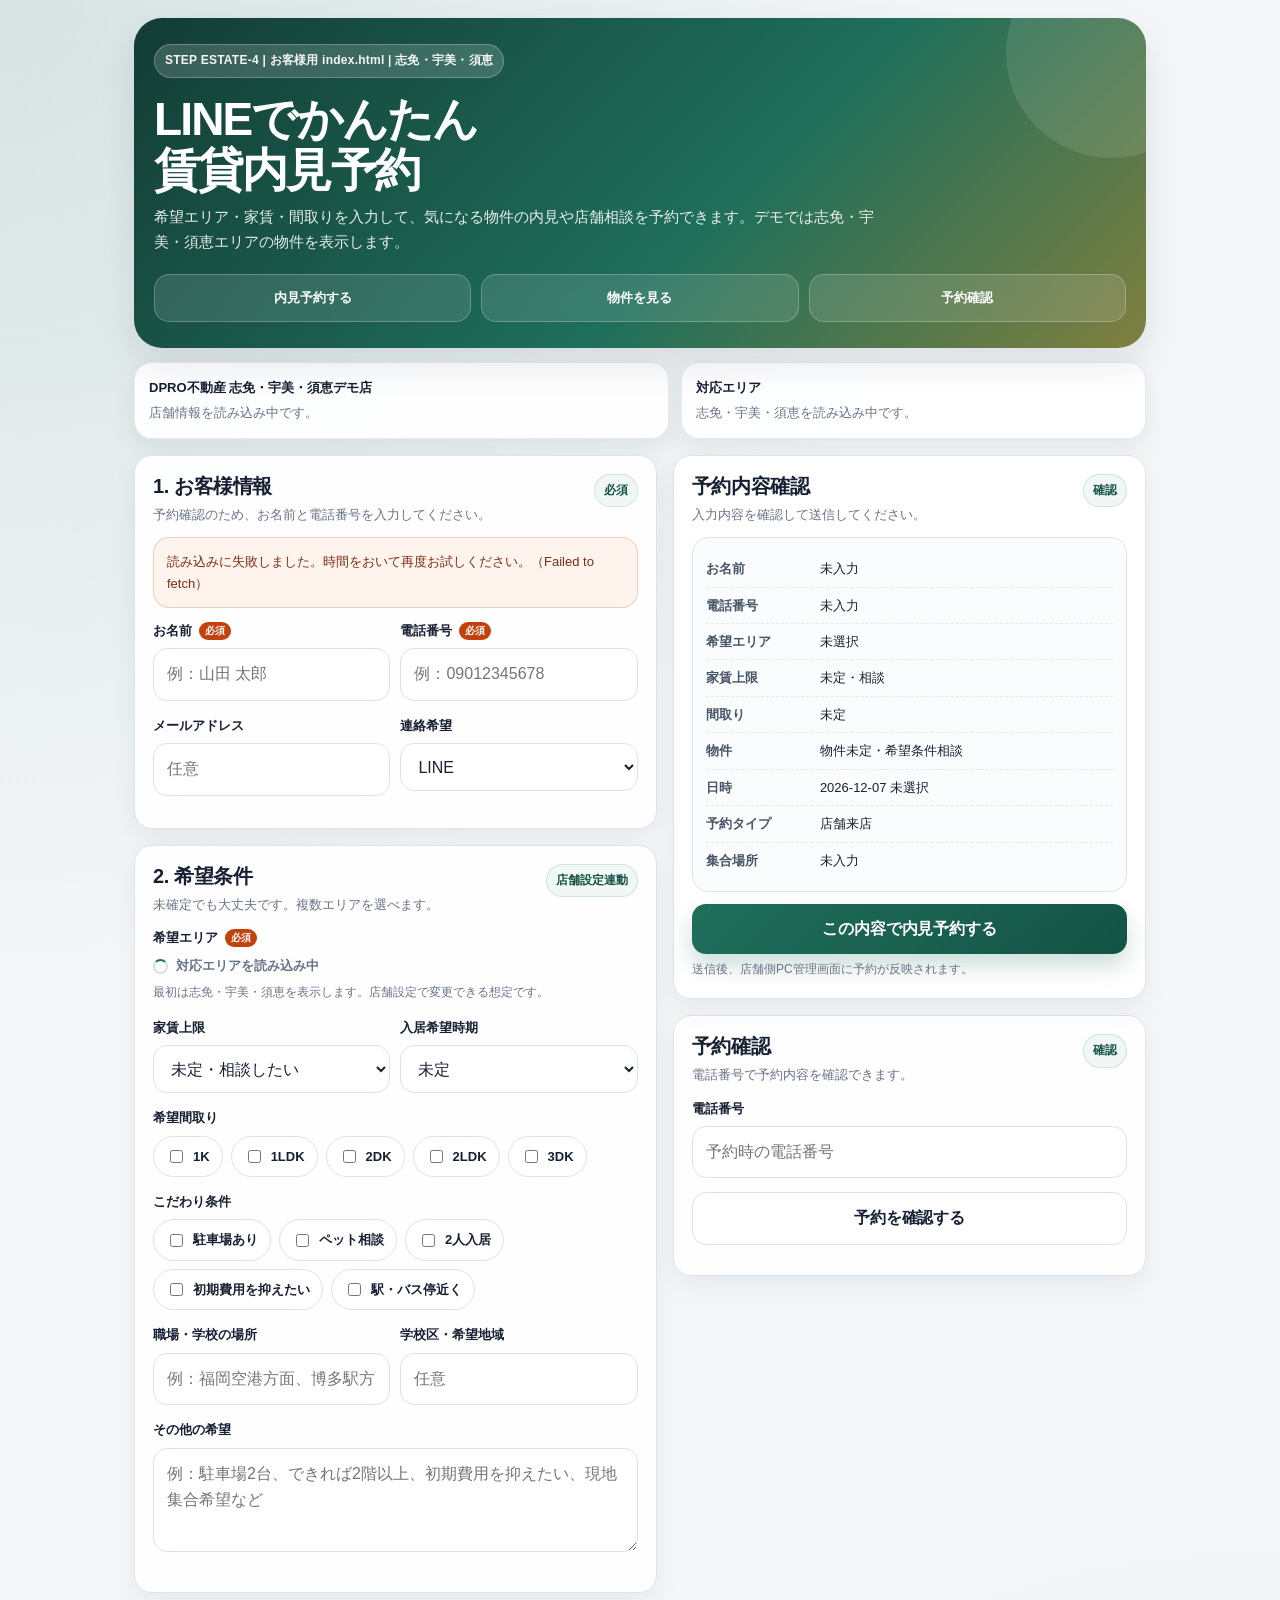
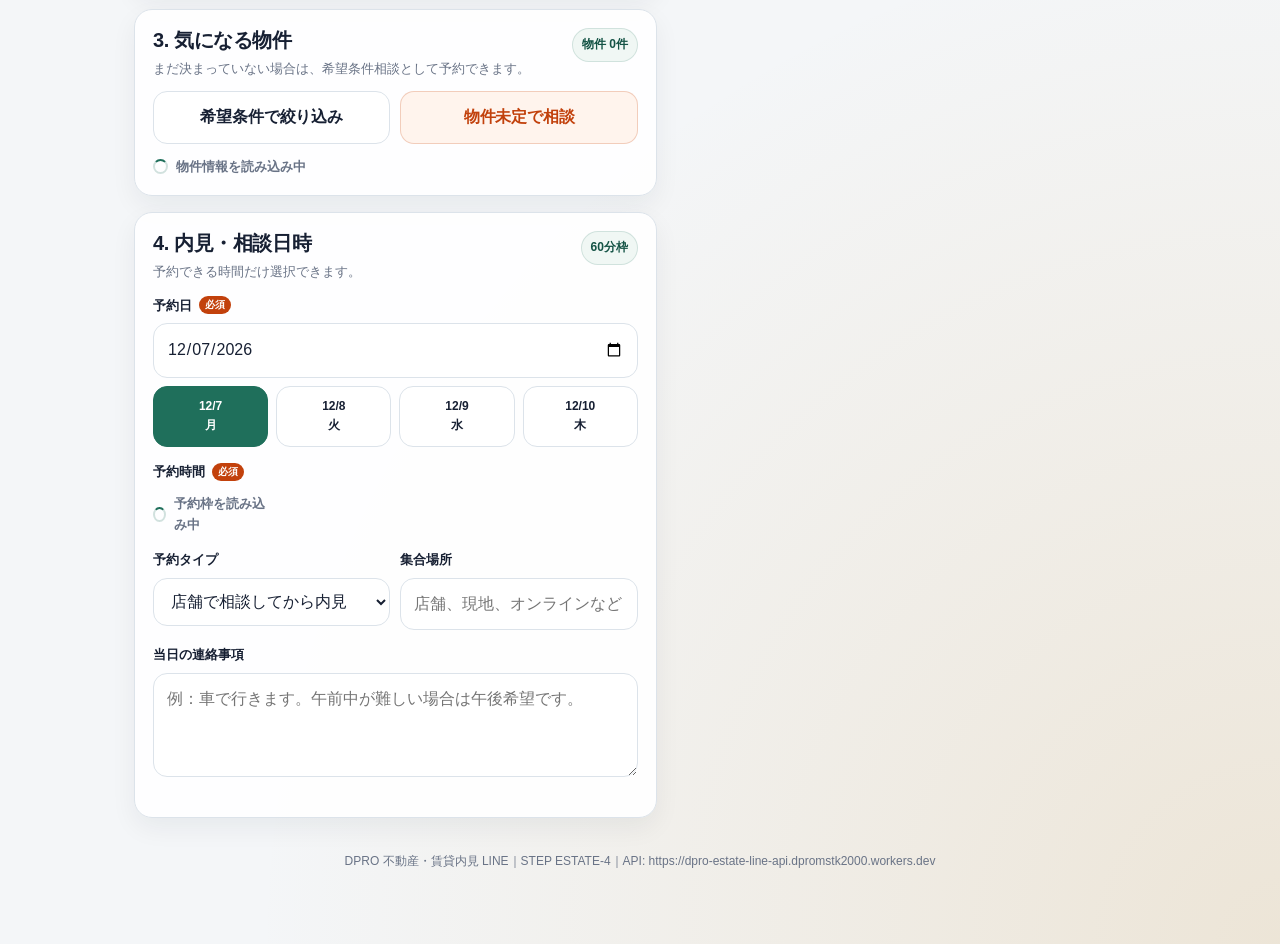
==== index.html @ 464da98d "Create index.html" ====
<!DOCTYPE html>
<html lang="ja">
<head>
  <meta charset="UTF-8" />
  <meta name="viewport" content="width=device-width, initial-scale=1.0, viewport-fit=cover" />
  <title>DPRO 不動産・賃貸内見 LINE｜内見予約</title>
  <meta name="description" content="志免・宇美・須恵エリアの賃貸内見予約デモ画面です。" />
  <style>
    :root {
      --bg: #f4f6f8;
      --card: #ffffff;
      --text: #172033;
      --muted: #697386;
      --line: #dce3ea;
      --main: #1f6f5b;
      --main-dark: #145345;
      --sub: #f0f7f4;
      --accent: #c58b2a;
      --danger: #c2410c;
      --danger-bg: #fff4ed;
      --ok: #047857;
      --ok-bg: #ecfdf5;
      --warn: #a16207;
      --warn-bg: #fef9c3;
      --shadow: 0 16px 36px rgba(20, 34, 58, 0.10);
      --radius: 18px;
    }

    * { box-sizing: border-box; }

    html {
      scroll-behavior: smooth;
    }

    body {
      margin: 0;
      font-family: -apple-system, BlinkMacSystemFont, "Segoe UI", "Hiragino Sans", "Hiragino Kaku Gothic ProN", Meiryo, sans-serif;
      background:
        radial-gradient(circle at top left, rgba(31,111,91,0.14), transparent 34%),
        radial-gradient(circle at bottom right, rgba(197,139,42,0.16), transparent 36%),
        var(--bg);
      color: var(--text);
      line-height: 1.65;
    }

    button, input, select, textarea {
      font: inherit;
    }

    button {
      cursor: pointer;
    }

    a {
      color: inherit;
    }

    .page {
      width: min(1040px, 100%);
      margin: 0 auto;
      padding: 18px 14px 72px;
    }

    .hero {
      position: relative;
      overflow: hidden;
      border-radius: 28px;
      background: linear-gradient(135deg, #133c35 0%, #1f6f5b 58%, #c58b2a 130%);
      color: #fff;
      padding: 26px 20px;
      box-shadow: var(--shadow);
    }

    .hero::after {
      content: "";
      position: absolute;
      right: -70px;
      top: -70px;
      width: 210px;
      height: 210px;
      border-radius: 50%;
      background: rgba(255,255,255,0.10);
    }

    .hero-inner {
      position: relative;
      z-index: 1;
    }

    .version {
      display: inline-flex;
      align-items: center;
      gap: 8px;
      padding: 6px 10px;
      border-radius: 999px;
      background: rgba(255,255,255,0.16);
      border: 1px solid rgba(255,255,255,0.25);
      color: rgba(255,255,255,0.94);
      font-size: 12px;
      font-weight: 800;
      letter-spacing: 0.02em;
    }

    h1 {
      margin: 16px 0 8px;
      font-size: clamp(28px, 6.2vw, 46px);
      line-height: 1.12;
      letter-spacing: -0.04em;
    }

    .hero p {
      margin: 0;
      max-width: 720px;
      color: rgba(255,255,255,0.90);
      font-size: 15px;
    }

    .hero-actions {
      display: grid;
      grid-template-columns: repeat(3, 1fr);
      gap: 10px;
      margin-top: 20px;
    }

    .hero-action {
      display: block;
      text-align: center;
      text-decoration: none;
      border: 1px solid rgba(255,255,255,0.24);
      background: rgba(255,255,255,0.12);
      color: #fff;
      padding: 12px 8px;
      border-radius: 15px;
      font-weight: 900;
      font-size: 13px;
      backdrop-filter: blur(12px);
    }

    .status-bar {
      margin-top: 14px;
      display: grid;
      grid-template-columns: 1.15fr 1fr;
      gap: 12px;
    }

    .status-card {
      background: rgba(255,255,255,0.92);
      border: 1px solid rgba(220,227,234,0.75);
      box-shadow: 0 8px 24px rgba(20, 34, 58, 0.08);
      border-radius: 18px;
      padding: 14px;
      color: var(--text);
    }

    .status-card strong {
      display: block;
      font-size: 13px;
      margin-bottom: 4px;
    }

    .status-card span {
      display: block;
      color: var(--muted);
      font-size: 13px;
    }

    .grid {
      display: grid;
      grid-template-columns: 1.05fr 0.95fr;
      gap: 16px;
      margin-top: 16px;
      align-items: start;
    }

    .section {
      background: rgba(255,255,255,0.94);
      border: 1px solid var(--line);
      border-radius: var(--radius);
      box-shadow: 0 10px 26px rgba(20, 34, 58, 0.06);
      padding: 18px;
      margin-bottom: 16px;
    }

    .section-title {
      display: flex;
      align-items: flex-start;
      justify-content: space-between;
      gap: 12px;
      margin-bottom: 12px;
    }

    .section-title h2 {
      margin: 0;
      font-size: 20px;
      line-height: 1.25;
      letter-spacing: -0.02em;
    }

    .section-title p {
      margin: 5px 0 0;
      color: var(--muted);
      font-size: 13px;
    }

    .badge {
      display: inline-flex;
      align-items: center;
      white-space: nowrap;
      border-radius: 999px;
      padding: 6px 9px;
      font-size: 12px;
      font-weight: 900;
      background: var(--sub);
      color: var(--main-dark);
      border: 1px solid rgba(31,111,91,0.15);
    }

    .field {
      margin-bottom: 14px;
    }

    label.label {
      display: flex;
      align-items: center;
      gap: 7px;
      font-size: 13px;
      font-weight: 900;
      margin-bottom: 7px;
    }

    .required {
      color: #fff;
      background: var(--danger);
      font-size: 10px;
      line-height: 1;
      padding: 4px 6px;
      border-radius: 999px;
    }

    input[type="text"], input[type="tel"], input[type="email"], input[type="date"], select, textarea {
      width: 100%;
      min-height: 48px;
      padding: 12px 13px;
      border-radius: 14px;
      border: 1px solid var(--line);
      background: #fff;
      color: var(--text);
      outline: none;
      transition: border-color .15s, box-shadow .15s;
    }

    textarea {
      min-height: 104px;
      resize: vertical;
    }

    input:focus, select:focus, textarea:focus {
      border-color: rgba(31,111,91,0.55);
      box-shadow: 0 0 0 4px rgba(31,111,91,0.10);
    }

    .two {
      display: grid;
      grid-template-columns: 1fr 1fr;
      gap: 10px;
    }

    .chips {
      display: flex;
      flex-wrap: wrap;
      gap: 8px;
    }

    .chip {
      position: relative;
      display: inline-flex;
      align-items: center;
      gap: 7px;
      border: 1px solid var(--line);
      background: #fff;
      border-radius: 999px;
      padding: 9px 12px;
      min-height: 40px;
      font-size: 13px;
      font-weight: 800;
      color: var(--text);
    }

    .chip input {
      accent-color: var(--main);
    }

    .hint {
      margin-top: 6px;
      color: var(--muted);
      font-size: 12px;
    }

    .property-list {
      display: grid;
      gap: 10px;
    }

    .property-card {
      position: relative;
      border: 1px solid var(--line);
      background: #fff;
      border-radius: 16px;
      padding: 14px;
      transition: border-color .15s, box-shadow .15s, transform .15s;
    }

    .property-card.selected {
      border-color: rgba(31,111,91,0.78);
      box-shadow: 0 0 0 4px rgba(31,111,91,0.10);
    }

    .property-card h3 {
      margin: 0 0 7px;
      font-size: 16px;
      line-height: 1.35;
    }

    .property-meta {
      display: flex;
      flex-wrap: wrap;
      gap: 6px;
      margin: 8px 0 10px;
    }

    .meta {
      display: inline-flex;
      align-items: center;
      padding: 5px 8px;
      border-radius: 999px;
      background: #f7f8fa;
      border: 1px solid #eef1f4;
      color: #465466;
      font-size: 12px;
      font-weight: 800;
    }

    .rent {
      font-size: 20px;
      color: var(--main-dark);
      font-weight: 950;
      letter-spacing: -0.03em;
    }

    .public-memo {
      margin: 8px 0 0;
      color: var(--muted);
      font-size: 13px;
    }

    .select-property-btn, .secondary-btn, .primary-btn, .ghost-btn, .danger-btn {
      border: none;
      border-radius: 14px;
      padding: 12px 14px;
      min-height: 48px;
      font-weight: 950;
      letter-spacing: -0.01em;
      transition: transform .12s, opacity .12s, box-shadow .12s;
    }

    .select-property-btn:hover, .secondary-btn:hover, .primary-btn:hover, .ghost-btn:hover, .danger-btn:hover {
      transform: translateY(-1px);
    }

    .select-property-btn {
      width: 100%;
      margin-top: 10px;
      color: var(--main-dark);
      background: var(--sub);
      border: 1px solid rgba(31,111,91,0.16);
    }

    .property-card.selected .select-property-btn {
      color: #fff;
      background: var(--main);
      border-color: var(--main);
    }

    .primary-btn {
      width: 100%;
      background: linear-gradient(135deg, var(--main), var(--main-dark));
      color: #fff;
      box-shadow: 0 12px 22px rgba(31,111,91,0.22);
    }

    .secondary-btn {
      background: var(--text);
      color: #fff;
    }

    .ghost-btn {
      background: #fff;
      border: 1px solid var(--line);
      color: var(--text);
    }

    .danger-btn {
      background: var(--danger-bg);
      border: 1px solid rgba(194,65,12,0.22);
      color: var(--danger);
    }

    .btn-row {
      display: grid;
      grid-template-columns: 1fr 1fr;
      gap: 10px;
      margin-top: 10px;
    }

    .date-tabs {
      display: grid;
      grid-template-columns: repeat(4, 1fr);
      gap: 8px;
      margin-top: 8px;
    }

    .date-tab {
      border: 1px solid var(--line);
      background: #fff;
      color: var(--text);
      border-radius: 14px;
      padding: 10px 6px;
      font-weight: 900;
      font-size: 12px;
    }

    .date-tab.active {
      background: var(--main);
      color: #fff;
      border-color: var(--main);
    }

    .slots {
      display: grid;
      grid-template-columns: repeat(4, 1fr);
      gap: 8px;
      margin-top: 10px;
    }

    .slot {
      border: 1px solid var(--line);
      background: #fff;
      color: var(--text);
      border-radius: 12px;
      padding: 10px 6px;
      font-weight: 900;
      font-size: 13px;
      min-height: 42px;
    }

    .slot.active {
      background: var(--main);
      color: #fff;
      border-color: var(--main);
    }

    .slot:disabled {
      opacity: 0.45;
      background: #f3f4f6;
      color: var(--muted);
      cursor: not-allowed;
    }

    .summary-box {
      background: #fbfcfd;
      border: 1px solid var(--line);
      border-radius: 16px;
      padding: 13px;
      font-size: 13px;
    }

    .summary-row {
      display: grid;
      grid-template-columns: 104px 1fr;
      gap: 10px;
      padding: 7px 0;
      border-bottom: 1px dashed #e5e9ef;
    }

    .summary-row:last-child {
      border-bottom: none;
    }

    .summary-row b {
      color: #465466;
    }

    .notice {
      border-radius: 16px;
      padding: 13px;
      margin: 12px 0;
      font-size: 13px;
      border: 1px solid var(--line);
      background: #fff;
    }

    .notice.ok {
      background: var(--ok-bg);
      border-color: rgba(4,120,87,0.22);
      color: #064e3b;
    }

    .notice.warn {
      background: var(--warn-bg);
      border-color: rgba(161,98,7,0.22);
      color: #713f12;
    }

    .notice.error {
      background: var(--danger-bg);
      border-color: rgba(194,65,12,0.22);
      color: #7c2d12;
    }

    .loading {
      display: inline-flex;
      align-items: center;
      gap: 8px;
      color: var(--muted);
      font-weight: 800;
      font-size: 13px;
    }

    .spinner {
      width: 15px;
      height: 15px;
      border: 2px solid rgba(31,111,91,0.20);
      border-top-color: var(--main);
      border-radius: 50%;
      animation: spin .85s linear infinite;
    }

    @keyframes spin { to { transform: rotate(360deg); } }

    .sticky-card {
      position: sticky;
      top: 14px;
    }

    .complete {
      display: none;
      margin-top: 16px;
    }

    .complete.show {
      display: block;
    }

    .line-preview {
      white-space: pre-wrap;
      background: #f7f8fa;
      border: 1px solid var(--line);
      padding: 13px;
      border-radius: 14px;
      font-size: 13px;
      color: #283244;
      max-height: 260px;
      overflow: auto;
    }

    .footer-note {
      text-align: center;
      color: var(--muted);
      font-size: 12px;
      margin-top: 18px;
    }

    .hidden { display: none !important; }

    @media (max-width: 860px) {
      .grid,
      .status-bar {
        grid-template-columns: 1fr;
      }

      .sticky-card {
        position: static;
      }
    }

    @media (max-width: 640px) {
      .page {
        padding: 10px 10px 60px;
      }

      .hero {
        border-radius: 22px;
        padding: 22px 16px;
      }

      .hero-actions {
        grid-template-columns: 1fr;
      }

      .section {
        padding: 15px;
        border-radius: 16px;
      }

      .two,
      .btn-row {
        grid-template-columns: 1fr;
      }

      .date-tabs,
      .slots {
        grid-template-columns: repeat(2, 1fr);
      }

      .summary-row {
        grid-template-columns: 92px 1fr;
      }
    }
  </style>
</head>
<body>
  <div class="page">
    <header class="hero">
      <div class="hero-inner">
        <div class="version">STEP ESTATE-4 | お客様用 index.html | 志免・宇美・須恵</div>
        <h1>LINEでかんたん<br>賃貸内見予約</h1>
        <p>希望エリア・家賃・間取りを入力して、気になる物件の内見や店舗相談を予約できます。デモでは志免・宇美・須恵エリアの物件を表示します。</p>
        <div class="hero-actions">
          <a class="hero-action" href="#reserve">内見予約する</a>
          <a class="hero-action" href="#properties">物件を見る</a>
          <a class="hero-action" href="#member">予約確認</a>
        </div>
      </div>
    </header>

    <div class="status-bar">
      <div class="status-card">
        <strong id="shopName">DPRO不動産 志免・宇美・須恵デモ店</strong>
        <span id="shopInfo">店舗情報を読み込み中です。</span>
      </div>
      <div class="status-card">
        <strong>対応エリア</strong>
        <span id="areaSummary">志免・宇美・須恵を読み込み中です。</span>
      </div>
    </div>

    <main class="grid">
      <div>
        <section class="section" id="reserve">
          <div class="section-title">
            <div>
              <h2>1. お客様情報</h2>
              <p>予約確認のため、お名前と電話番号を入力してください。</p>
            </div>
            <span class="badge">必須</span>
          </div>

          <div id="topNotice" class="notice warn">APIと物件情報を読み込み中です。</div>

          <div class="two">
            <div class="field">
              <label class="label" for="customerName">お名前 <span class="required">必須</span></label>
              <input id="customerName" type="text" autocomplete="name" placeholder="例：山田 太郎" />
            </div>
            <div class="field">
              <label class="label" for="phone">電話番号 <span class="required">必須</span></label>
              <input id="phone" type="tel" autocomplete="tel" inputmode="tel" placeholder="例：09012345678" />
            </div>
          </div>

          <div class="two">
            <div class="field">
              <label class="label" for="email">メールアドレス</label>
              <input id="email" type="email" autocomplete="email" placeholder="任意" />
            </div>
            <div class="field">
              <label class="label" for="contactMethod">連絡希望</label>
              <select id="contactMethod">
                <option value="LINE">LINE</option>
                <option value="電話">電話</option>
                <option value="メール">メール</option>
                <option value="どれでも可">どれでも可</option>
              </select>
            </div>
          </div>
        </section>

        <section class="section">
          <div class="section-title">
            <div>
              <h2>2. 希望条件</h2>
              <p>未確定でも大丈夫です。複数エリアを選べます。</p>
            </div>
            <span class="badge">店舗設定連動</span>
          </div>

          <div class="field">
            <label class="label">希望エリア <span class="required">必須</span></label>
            <div class="chips" id="areaChips">
              <span class="loading"><span class="spinner"></span>対応エリアを読み込み中</span>
            </div>
            <div class="hint">最初は志免・宇美・須恵を表示します。店舗設定で変更できる想定です。</div>
          </div>

          <div class="two">
            <div class="field">
              <label class="label" for="maxRent">家賃上限</label>
              <select id="maxRent">
                <option value="">未定・相談したい</option>
                <option value="50000">5万円まで</option>
                <option value="60000">6万円まで</option>
                <option value="70000">7万円まで</option>
                <option value="80000">8万円まで</option>
                <option value="90000">9万円まで</option>
                <option value="100000">10万円まで</option>
              </select>
            </div>
            <div class="field">
              <label class="label" for="moveInTiming">入居希望時期</label>
              <select id="moveInTiming">
                <option value="">未定</option>
                <option value="できるだけ早く">できるだけ早く</option>
                <option value="1か月以内">1か月以内</option>
                <option value="2か月以内">2か月以内</option>
                <option value="3か月以内">3か月以内</option>
                <option value="良い物件があれば">良い物件があれば</option>
              </select>
            </div>
          </div>

          <div class="field">
            <label class="label">希望間取り</label>
            <div class="chips" id="floorPlanChips">
              <label class="chip"><input type="checkbox" name="floorPlan" value="1K" />1K</label>
              <label class="chip"><input type="checkbox" name="floorPlan" value="1LDK" />1LDK</label>
              <label class="chip"><input type="checkbox" name="floorPlan" value="2DK" />2DK</label>
              <label class="chip"><input type="checkbox" name="floorPlan" value="2LDK" />2LDK</label>
              <label class="chip"><input type="checkbox" name="floorPlan" value="3DK" />3DK</label>
            </div>
          </div>

          <div class="field">
            <label class="label">こだわり条件</label>
            <div class="chips">
              <label class="chip"><input id="parkingRequired" type="checkbox" />駐車場あり</label>
              <label class="chip"><input id="petRequired" type="checkbox" />ペット相談</label>
              <label class="chip"><input id="twoPeople" type="checkbox" />2人入居</label>
              <label class="chip"><input id="lowInitialCost" type="checkbox" />初期費用を抑えたい</label>
              <label class="chip"><input id="nearStation" type="checkbox" />駅・バス停近く</label>
            </div>
          </div>

          <div class="two">
            <div class="field">
              <label class="label" for="workplaceOrSchool">職場・学校の場所</label>
              <input id="workplaceOrSchool" type="text" placeholder="例：福岡空港方面、博多駅方面" />
            </div>
            <div class="field">
              <label class="label" for="schoolArea">学校区・希望地域</label>
              <input id="schoolArea" type="text" placeholder="任意" />
            </div>
          </div>

          <div class="field">
            <label class="label" for="otherRequest">その他の希望</label>
            <textarea id="otherRequest" placeholder="例：駐車場2台、できれば2階以上、初期費用を抑えたい、現地集合希望など"></textarea>
          </div>
        </section>

        <section class="section" id="properties">
          <div class="section-title">
            <div>
              <h2>3. 気になる物件</h2>
              <p>まだ決まっていない場合は、希望条件相談として予約できます。</p>
            </div>
            <span class="badge" id="propertyCount">物件 0件</span>
          </div>

          <div class="btn-row">
            <button class="ghost-btn" type="button" id="filterByConditionBtn">希望条件で絞り込み</button>
            <button class="danger-btn" type="button" id="clearPropertyBtn">物件未定で相談</button>
          </div>

          <div class="property-list" id="propertyList" style="margin-top:12px;">
            <span class="loading"><span class="spinner"></span>物件情報を読み込み中</span>
          </div>
        </section>

        <section class="section">
          <div class="section-title">
            <div>
              <h2>4. 内見・相談日時</h2>
              <p>予約できる時間だけ選択できます。</p>
            </div>
            <span class="badge">60分枠</span>
          </div>

          <div class="field">
            <label class="label" for="reservationDate">予約日 <span class="required">必須</span></label>
            <input id="reservationDate" type="date" />
            <div class="date-tabs" id="dateTabs"></div>
          </div>

          <div class="field">
            <label class="label">予約時間 <span class="required">必須</span></label>
            <div class="slots" id="slotList">
              <span class="loading"><span class="spinner"></span>予約枠を読み込み中</span>
            </div>
          </div>

          <div class="two">
            <div class="field">
              <label class="label" for="meetingType">予約タイプ</label>
              <select id="meetingType">
                <option value="店舗来店">店舗で相談してから内見</option>
                <option value="現地集合">現地集合で内見</option>
                <option value="オンライン相談">オンライン相談</option>
                <option value="電話相談">電話相談希望</option>
              </select>
            </div>
            <div class="field">
              <label class="label" for="meetingPlace">集合場所</label>
              <input id="meetingPlace" type="text" placeholder="店舗、現地、オンラインなど" />
            </div>
          </div>

          <div class="field">
            <label class="label" for="customerNote">当日の連絡事項</label>
            <textarea id="customerNote" placeholder="例：車で行きます。午前中が難しい場合は午後希望です。"></textarea>
          </div>
        </section>
      </div>

      <aside>
        <section class="section sticky-card">
          <div class="section-title">
            <div>
              <h2>予約内容確認</h2>
              <p>入力内容を確認して送信してください。</p>
            </div>
            <span class="badge">確認</span>
          </div>

          <div class="summary-box" id="summaryBox"></div>
          <button class="primary-btn" type="button" id="submitBtn" style="margin-top:12px;">この内容で内見予約する</button>
          <div class="hint">送信後、店舗側PC管理画面に予約が反映されます。</div>

          <div class="complete" id="completeBox">
            <div class="notice ok"><b>予約受付が完了しました。</b><br>店舗側で内容を確認後、LINEまたはお電話でご連絡します。</div>
            <div class="summary-box" id="completeSummary"></div>
            <div class="field" style="margin-top:12px;">
              <label class="label">店舗側LINE文面プレビュー</label>
              <div class="line-preview" id="linePreview"></div>
            </div>
            <div class="btn-row">
              <button class="secondary-btn" type="button" id="copyLineBtn">文面をコピー</button>
              <button class="ghost-btn" type="button" id="newReserveBtn">続けて予約</button>
            </div>
          </div>
        </section>

        <section class="section" id="member">
          <div class="section-title">
            <div>
              <h2>予約確認</h2>
              <p>電話番号で予約内容を確認できます。</p>
            </div>
            <span class="badge">確認</span>
          </div>
          <div class="field">
            <label class="label" for="memberPhone">電話番号</label>
            <input id="memberPhone" type="tel" inputmode="tel" placeholder="予約時の電話番号" />
          </div>
          <button class="ghost-btn" type="button" id="memberSearchBtn" style="width:100%;">予約を確認する</button>
          <div id="memberResult" style="margin-top:12px;"></div>
        </section>
      </aside>
    </main>

    <div class="footer-note">
      DPRO 不動産・賃貸内見 LINE｜STEP ESTATE-4｜API: https://dpro-estate-line-api.dpromstk2000.workers.dev
    </div>
  </div>

  <script>
    // =========================================================
    // DPRO 不動産・賃貸内見 LINEシステム
    // STEP ESTATE-4：お客様用 index.html 完全版
    // API：STEP ESTATE-3 Worker
    // =========================================================

    const STEP_VERSION = 'STEP ESTATE-4';
    const API_BASE = 'https://dpro-estate-line-api.dpromstk2000.workers.dev';
    const SHOP_CODE = 'dpro_estate_demo';

    const state = {
      shop: null,
      areas: [],
      properties: [],
      selectedProperty: null,
      selectedDate: '',
      selectedTime: '',
      lineUserId: '',
      lineDisplayName: '',
      lastReservation: null,
      lastLineMessage: '',
    };

    const $ = (id) => document.getElementById(id);

    document.addEventListener('DOMContentLoaded', async () => {
      bindEvents();
      hydrateFromQuery();
      initDefaultDates();
      updateSummary();
      await initLiffIfPossible();
      await loadInitialData();
    });

    function bindEvents() {
      const inputs = [
        'customerName', 'phone', 'email', 'contactMethod', 'maxRent', 'moveInTiming',
        'workplaceOrSchool', 'schoolArea', 'otherRequest', 'reservationDate',
        'meetingType', 'meetingPlace', 'customerNote'
      ];

      inputs.forEach((id) => {
        const el = $(id);
        if (!el) return;
        el.addEventListener('input', () => {
          if (id === 'reservationDate') {
            state.selectedDate = el.value;
            state.selectedTime = '';
            loadSlots(el.value);
            renderDateTabs();
          }
          if (id === 'meetingType') syncMeetingPlace();
          updateSummary();
        });
        el.addEventListener('change', () => {
          if (id === 'reservationDate') {
            state.selectedDate = el.value;
            state.selectedTime = '';
            loadSlots(el.value);
            renderDateTabs();
          }
          if (id === 'meetingType') syncMeetingPlace();
          updateSummary();
        });
      });

      ['parkingRequired', 'petRequired', 'twoPeople', 'lowInitialCost', 'nearStation'].forEach((id) => {
        $(id).addEventListener('change', updateSummary);
      });

      $('filterByConditionBtn').addEventListener('click', () => renderProperties(true));
      $('clearPropertyBtn').addEventListener('click', () => selectProperty(null));
      $('submitBtn').addEventListener('click', submitReservation);
      $('copyLineBtn').addEventListener('click', copyLineMessage);
      $('newReserveBtn').addEventListener('click', resetAfterComplete);
      $('memberSearchBtn').addEventListener('click', searchMember);
    }

    function hydrateFromQuery() {
      const params = new URLSearchParams(location.search);
      const phone = params.get('phone') || localStorage.getItem('estate_last_phone') || '';
      const name = params.get('name') || localStorage.getItem('estate_last_name') || '';
      const propertyCode = params.get('property_code') || '';
      const propertyId = params.get('property_id') || '';
      const area = params.get('area') || '';

      if (phone) {
        $('phone').value = phone;
        $('memberPhone').value = phone;
      }
      if (name) $('customerName').value = name;
      if (area) window.__initialArea = area;
      if (propertyCode) window.__initialPropertyCode = propertyCode;
      if (propertyId) window.__initialPropertyId = propertyId;
    }

    async function initLiffIfPossible() {
      try {
        if (!window.liff) return;
        const liffId = window.DPRO_ESTATE_LIFF_ID || '';
        if (!liffId) return;
        await window.liff.init({ liffId });
        if (window.liff.isLoggedIn()) {
          const profile = await window.liff.getProfile();
          state.lineUserId = profile.userId || '';
          state.lineDisplayName = profile.displayName || '';
        }
      } catch (error) {
        console.warn('LIFF profile skipped:', error);
      }
    }

    function initDefaultDates() {
      const today = new Date();
      const tomorrow = addDays(today, 1);
      const max = addDays(today, 60);
      $('reservationDate').min = toYmd(today);
      $('reservationDate').max = toYmd(max);
      $('reservationDate').value = toYmd(tomorrow);
      state.selectedDate = $('reservationDate').value;
      renderDateTabs();
    }

    async function loadInitialData() {
      setNotice('topNotice', 'API・店舗設定・物件情報を読み込み中です。', 'warn');
      try {
        const [settings, properties] = await Promise.all([
          apiGet('/api/public/settings'),
          apiGet('/api/public/properties?limit=80')
        ]);

        state.shop = settings.shop || null;
        state.areas = Array.isArray(settings.areas) ? settings.areas : [];
        state.properties = Array.isArray(properties.properties) ? properties.properties : [];

        renderShopInfo();
        renderAreas();
        renderProperties(false);
        autoSelectFromQuery();
        await loadSlots(state.selectedDate);
        setNotice('topNotice', '志免・宇美・須恵エリアの物件と予約枠を読み込みました。', 'ok');
      } catch (error) {
        console.error(error);
        setNotice('topNotice', '読み込みに失敗しました。時間をおいて再度お試しください。' + formatError(error), 'error');
      }
      updateSummary();
    }

    function renderShopInfo() {
      const shop = state.shop || {};
      $('shopName').textContent = shop.shop_name || 'DPRO不動産 志免・宇美・須恵デモ店';
      const start = trimTime(shop.business_start_time || '10:00');
      const end = trimTime(shop.business_end_time || '18:00');
      const holidays = Array.isArray(shop.regular_holidays) ? shop.regular_holidays.join('・') : '水';
      $('shopInfo').textContent = `営業時間 ${start}〜${end} / 定休日 ${holidays} / TEL ${shop.phone || '092-000-1234'}`;
    }

    function renderAreas() {
      const wrap = $('areaChips');
      const areas = state.areas.length ? state.areas : [
        { area_name: '志免', area_label: '志免エリア' },
        { area_name: '宇美', area_label: '宇美エリア' },
        { area_name: '須恵', area_label: '須恵エリア' },
      ];

      $('areaSummary').textContent = areas.map(a => a.area_name || a.area_label).join('・');
      wrap.innerHTML = '';

      areas.forEach((area) => {
        const label = document.createElement('label');
        label.className = 'chip';
        const value = area.area_name || area.area_label;
        const checked = window.__initialArea && window.__initialArea === value;
        label.innerHTML = `<input type="checkbox" name="desiredArea" value="${escapeHtml(value)}" ${checked ? 'checked' : ''} />${escapeHtml(area.area_label || value)}`;
        label.querySelector('input').addEventListener('change', () => {
          updateSummary();
          renderProperties(false);
        });
        wrap.appendChild(label);
      });

      const undecided = document.createElement('label');
      undecided.className = 'chip';
      undecided.innerHTML = '<input type="checkbox" name="desiredArea" value="まだ決まっていない" />まだ決まっていない';
      undecided.querySelector('input').addEventListener('change', updateSummary);
      wrap.appendChild(undecided);

      const other = document.createElement('label');
      other.className = 'chip';
      other.innerHTML = '<input type="checkbox" name="desiredArea" value="その他エリアも相談" />その他エリアも相談';
      other.querySelector('input').addEventListener('change', updateSummary);
      wrap.appendChild(other);
    }

    function renderProperties(applyConditionFilter) {
      const wrap = $('propertyList');
      let list = [...state.properties];

      const selectedAreas = getCheckedValues('desiredArea').filter(v => !v.includes('まだ') && !v.includes('その他'));
      const maxRent = toNumber($('maxRent').value);
      const floorPlans = getCheckedValues('floorPlan');
      const parking = $('parkingRequired').checked;
      const pet = $('petRequired').checked;

      if (applyConditionFilter || selectedAreas.length || maxRent || floorPlans.length || parking || pet) {
        if (selectedAreas.length) list = list.filter(p => selectedAreas.includes(p.area_name));
        if (maxRent) list = list.filter(p => Number(p.rent_amount || 0) <= maxRent);
        if (floorPlans.length) list = list.filter(p => floorPlans.includes(p.floor_plan));
        if (parking) list = list.filter(p => String(p.parking_status || '').includes('あり') || String(p.parking_status || '').includes('有'));
        if (pet) list = list.filter(p => Boolean(p.pet_allowed));
      }

      $('propertyCount').textContent = `物件 ${list.length}件`;

      if (!list.length) {
        wrap.innerHTML = '<div class="notice warn">条件に合う物件がありません。条件をゆるめるか「物件未定で相談」を選んでください。</div>';
        return;
      }

      wrap.innerHTML = '';
      list.forEach((property) => {
        const card = document.createElement('article');
        card.className = 'property-card' + (state.selectedProperty?.id === property.id ? ' selected' : '');
        const rent = property.rent_amount ? `${Math.round(Number(property.rent_amount) / 1000) / 10}万円` : '相談';
        const fee = property.management_fee ? `管理費 ${formatYen(property.management_fee)}` : '管理費込み/確認中';
        const pets = property.pet_allowed ? 'ペット相談' : 'ペット不可/要確認';
        const parking = property.parking_status || '駐車場確認';
        const status = property.viewing_available ? property.property_status || '募集中' : '内見確認中';
        card.innerHTML = `
          <h3>${escapeHtml(property.property_name || '物件名未設定')}</h3>
          <div class="rent">${escapeHtml(rent)} <span style="font-size:12px;color:#697386;font-weight:800;">${escapeHtml(fee)}</span></div>
          <div class="property-meta">
            <span class="meta">${escapeHtml(property.area_name || 'エリア未設定')}</span>
            <span class="meta">${escapeHtml(property.floor_plan || '間取り確認')}</span>
            <span class="meta">${escapeHtml(property.room_size || '広さ確認')}</span>
            <span class="meta">${escapeHtml(parking)}</span>
            <span class="meta">${escapeHtml(pets)}</span>
            <span class="meta">${escapeHtml(status)}</span>
          </div>
          <div class="hint">${escapeHtml(property.nearest_station || '最寄り確認中')}${property.walking_minutes ? ` 徒歩${property.walking_minutes}分` : ''}</div>
          <p class="public-memo">${escapeHtml(property.public_memo || '内見や詳細条件は店舗へご相談ください。')}</p>
          <button class="select-property-btn" type="button">${state.selectedProperty?.id === property.id ? '選択中' : 'この物件を選ぶ'}</button>
        `;
        card.querySelector('button').addEventListener('click', () => selectProperty(property));
        wrap.appendChild(card);
      });
    }

    function autoSelectFromQuery() {
      if (window.__initialPropertyId) {
        const p = state.properties.find(item => item.id === window.__initialPropertyId);
        if (p) selectProperty(p, false);
      } else if (window.__initialPropertyCode) {
        const p = state.properties.find(item => item.property_code === window.__initialPropertyCode);
        if (p) selectProperty(p, false);
      }
    }

    function selectProperty(property, scroll = true) {
      state.selectedProperty = property;
      syncMeetingPlace();
      renderProperties(false);
      updateSummary();
      if (scroll) document.getElementById('reserve').scrollIntoView({ behavior: 'smooth', block: 'start' });
    }

    async function loadSlots(date) {
      const wrap = $('slotList');
      if (!date) return;
      wrap.innerHTML = '<span class="loading"><span class="spinner"></span>予約枠を読み込み中</span>';
      try {
        const data = await apiGet(`/api/public/available-slots?date=${encodeURIComponent(date)}`);
        const slots = Array.isArray(data.slots) ? data.slots : [];
        if (!slots.length) {
          wrap.innerHTML = '<div class="notice warn">この日の予約枠がありません。別の日を選んでください。</div>';
          return;
        }
        wrap.innerHTML = '';
        slots.forEach((slot) => {
          const btn = document.createElement('button');
          btn.type = 'button';
          btn.className = 'slot' + (state.selectedTime === slot.time ? ' active' : '');
          btn.textContent = slot.time;
          btn.disabled = !slot.available;
          btn.title = slot.reason || '';
          btn.addEventListener('click', () => {
            state.selectedTime = slot.time;
            renderSlots(slots);
            updateSummary();
          });
          wrap.appendChild(btn);
        });
      } catch (error) {
        console.error(error);
        wrap.innerHTML = `<div class="notice error">予約枠の取得に失敗しました。${escapeHtml(formatError(error))}</div>`;
      }
    }

    function renderSlots(slots) {
      const wrap = $('slotList');
      wrap.innerHTML = '';
      slots.forEach((slot) => {
        const btn = document.createElement('button');
        btn.type = 'button';
        btn.className = 'slot' + (state.selectedTime === slot.time ? ' active' : '');
        btn.textContent = slot.time;
        btn.disabled = !slot.available;
        btn.title = slot.reason || '';
        btn.addEventListener('click', () => {
          state.selectedTime = slot.time;
          renderSlots(slots);
          updateSummary();
        });
        wrap.appendChild(btn);
      });
    }

    function renderDateTabs() {
      const wrap = $('dateTabs');
      const today = new Date();
      const candidates = [1, 2, 3, 4].map(d => addDays(today, d));
      wrap.innerHTML = '';
      candidates.forEach((date) => {
        const ymd = toYmd(date);
        const btn = document.createElement('button');
        btn.type = 'button';
        btn.className = 'date-tab' + (state.selectedDate === ymd ? ' active' : '');
        btn.innerHTML = `${shortDate(date)}<br>${weekdayJa(date)}`;
        btn.addEventListener('click', () => {
          state.selectedDate = ymd;
          $('reservationDate').value = ymd;
          state.selectedTime = '';
          renderDateTabs();
          loadSlots(ymd);
          updateSummary();
        });
        wrap.appendChild(btn);
      });
    }

    function syncMeetingPlace() {
      const type = $('meetingType').value;
      const p = state.selectedProperty;
      if (type === '現地集合' && p) {
        $('meetingPlace').value = p.address || `${p.property_name} 現地`;
      } else if (type === 'オンライン相談') {
        $('meetingPlace').value = 'オンライン相談（URLは店舗からご案内）';
      } else if (type === '電話相談') {
        $('meetingPlace').value = '電話相談';
      } else {
        $('meetingPlace').value = state.shop?.address || '店舗来店';
      }
    }

    function updateSummary() {
      const name = $('customerName').value.trim() || '未入力';
      const phone = $('phone').value.trim() || '未入力';
      const areas = getCheckedValues('desiredArea');
      const floors = getCheckedValues('floorPlan');
      const rent = $('maxRent').value ? `${Number($('maxRent').value).toLocaleString()}円まで` : '未定・相談';
      const propertyName = state.selectedProperty ? state.selectedProperty.property_name : '物件未定・希望条件相談';
      const date = $('reservationDate').value || '未選択';
      const time = state.selectedTime || '未選択';
      const meetingType = $('meetingType').value || '店舗来店';
      const meetingPlace = $('meetingPlace').value.trim() || '未入力';

      $('summaryBox').innerHTML = `
        ${summaryRow('お名前', name)}
        ${summaryRow('電話番号', phone)}
        ${summaryRow('希望エリア', areas.length ? areas.join('・') : '未選択')}
        ${summaryRow('家賃上限', rent)}
        ${summaryRow('間取り', floors.length ? floors.join('・') : '未定')}
        ${summaryRow('物件', propertyName)}
        ${summaryRow('日時', `${date} ${time}`)}
        ${summaryRow('予約タイプ', meetingType)}
        ${summaryRow('集合場所', meetingPlace)}
      `;
    }

    async function submitReservation() {
      const btn = $('submitBtn');
      const validation = validateForm();
      if (!validation.ok) {
        setNotice('topNotice', validation.message, 'error');
        window.scrollTo({ top: 0, behavior: 'smooth' });
        return;
      }

      const body = buildReservationBody();
      btn.disabled = true;
      btn.textContent = '送信中...';

      try {
        const data = await apiPost('/api/public/reserve', body);
        if (!data.ok) throw new Error(data.error || '予約送信に失敗しました。');
        state.lastReservation = data.reservation || null;
        state.lastLineMessage = data.line_message_preview || '';
        localStorage.setItem('estate_last_phone', $('phone').value.trim());
        localStorage.setItem('estate_last_name', $('customerName').value.trim());
        showComplete(data);
        setNotice('topNotice', '内見予約を受け付けました。店舗側管理画面にも反映されています。', 'ok');
      } catch (error) {
        console.error(error);
        setNotice('topNotice', '予約送信に失敗しました。' + formatError(error), 'error');
      } finally {
        btn.disabled = false;
        btn.textContent = 'この内容で内見予約する';
      }
    }

    function validateForm() {
      const name = $('customerName').value.trim();
      const phone = $('phone').value.trim();
      const areas = getCheckedValues('desiredArea');
      const date = $('reservationDate').value;
      const time = state.selectedTime;
      if (!name) return { ok: false, message: 'お名前を入力してください。' };
      if (!phone) return { ok: false, message: '電話番号を入力してください。' };
      if (!areas.length) return { ok: false, message: '希望エリアを1つ以上選んでください。' };
      if (!date) return { ok: false, message: '予約日を選んでください。' };
      if (!time) return { ok: false, message: '予約時間を選んでください。' };
      return { ok: true };
    }

    function buildReservationBody() {
      const floors = getCheckedValues('floorPlan');
      const areas = getCheckedValues('desiredArea');
      const property = state.selectedProperty;
      return {
        shop_code: SHOP_CODE,
        customer_name: $('customerName').value.trim(),
        phone: $('phone').value.trim(),
        email: $('email').value.trim() || null,
        contact_method: $('contactMethod').value,
        line_user_id: state.lineUserId || null,
        line_display_name: state.lineDisplayName || null,
        desired_areas: areas,
        max_rent: $('maxRent').value ? Number($('maxRent').value) : null,
        floor_plans: floors,
        move_in_timing: $('moveInTiming').value || null,
        parking_required: $('parkingRequired').checked,
        pet_required: $('petRequired').checked,
        two_people: $('twoPeople').checked,
        low_initial_cost: $('lowInitialCost').checked,
        near_station: $('nearStation').checked,
        school_area: $('schoolArea').value.trim() || null,
        workplace_or_school: $('workplaceOrSchool').value.trim() || null,
        other_request: $('otherRequest').value.trim() || null,
        property_id: property?.id || null,
        property_code: property?.property_code || null,
        reservation_date: $('reservationDate').value,
        reservation_time: state.selectedTime,
        reservation_type: property ? '内見予約' : '希望条件相談',
        meeting_type: $('meetingType').value,
        meeting_place: $('meetingPlace').value.trim() || null,
        customer_note: $('customerNote').value.trim() || null,
      };
    }

    function showComplete(data) {
      const reservation = data.reservation || {};
      const property = data.property || state.selectedProperty || null;
      $('completeSummary').innerHTML = `
        ${summaryRow('受付ID', reservation.id ? reservation.id.slice(0, 8) : '受付済み')}
        ${summaryRow('物件', property?.property_name || '希望条件相談')}
        ${summaryRow('日時', `${reservation.reservation_date || $('reservationDate').value} ${trimTime(reservation.reservation_time || state.selectedTime)}`)}
        ${summaryRow('集合', `${reservation.meeting_type || $('meetingType').value} / ${reservation.meeting_place || $('meetingPlace').value}`)}
        ${summaryRow('ステータス', reservation.status || '予約受付')}
      `;
      $('linePreview').textContent = state.lastLineMessage || '文面プレビューを取得できませんでした。';
      $('completeBox').classList.add('show');
      $('completeBox').scrollIntoView({ behavior: 'smooth', block: 'start' });
    }

    async function copyLineMessage() {
      const text = state.lastLineMessage || $('linePreview').textContent || '';
      if (!text.trim()) return;
      try {
        await navigator.clipboard.writeText(text);
        $('copyLineBtn').textContent = 'コピーしました';
        setTimeout(() => $('copyLineBtn').textContent = '文面をコピー', 1400);
      } catch (error) {
        alert('コピーできませんでした。文面を長押ししてコピーしてください。');
      }
    }

    function resetAfterComplete() {
      state.selectedTime = '';
      state.lastReservation = null;
      state.lastLineMessage = '';
      $('completeBox').classList.remove('show');
      loadSlots(state.selectedDate);
      updateSummary();
      window.scrollTo({ top: 0, behavior: 'smooth' });
    }

    async function searchMember() {
      const phone = $('memberPhone').value.trim() || $('phone').value.trim();
      const result = $('memberResult');
      if (!phone) {
        result.innerHTML = '<div class="notice error">電話番号を入力してください。</div>';
        return;
      }
      result.innerHTML = '<span class="loading"><span class="spinner"></span>予約を確認中</span>';
      try {
        const data = await apiGet(`/api/public/member?phone=${encodeURIComponent(phone)}`);
        if (!data.found) {
          result.innerHTML = '<div class="notice warn">この電話番号の予約は見つかりませんでした。</div>';
          return;
        }
        const reservations = Array.isArray(data.reservations) ? data.reservations : [];
        const preference = data.preference || {};
        const cards = reservations.map((r) => {
          const propertyName = r.property?.property_name || '希望条件相談';
          const status = r.status || '予約受付';
          return `
            <div class="summary-box" style="margin-top:10px;">
              ${summaryRow('日時', `${r.reservation_date} ${trimTime(r.reservation_time)}`)}
              ${summaryRow('物件', propertyName)}
              ${summaryRow('集合', `${r.meeting_type || ''} / ${r.meeting_place || ''}`)}
              ${summaryRow('状態', status)}
            </div>
          `;
        }).join('') || '<div class="notice warn">予約履歴はありません。</div>';
        result.innerHTML = `
          <div class="notice ok"><b>${escapeHtml(data.customer.customer_name || 'お客様')}</b> の予約情報です。</div>
          <div class="summary-box">
            ${summaryRow('希望エリア', Array.isArray(preference.desired_areas) ? preference.desired_areas.join('・') : '未登録')}
            ${summaryRow('家賃上限', preference.max_rent ? formatYen(preference.max_rent) : '未登録')}
            ${summaryRow('入居時期', preference.move_in_timing || '未登録')}
          </div>
          ${cards}
        `;
      } catch (error) {
        console.error(error);
        result.innerHTML = `<div class="notice error">予約確認に失敗しました。${escapeHtml(formatError(error))}</div>`;
      }
    }

    async function apiGet(path) {
      const url = `${API_BASE}${path}${path.includes('?') ? '&' : '?'}shop_code=${encodeURIComponent(SHOP_CODE)}`;
      const res = await fetch(url, { method: 'GET' });
      const data = await res.json().catch(() => ({}));
      if (!res.ok || data.ok === false) throw new Error(data.error || `HTTP ${res.status}`);
      return data;
    }

    async function apiPost(path, body) {
      const res = await fetch(`${API_BASE}${path}`, {
        method: 'POST',
        headers: { 'Content-Type': 'application/json' },
        body: JSON.stringify({ ...body, shop_code: SHOP_CODE }),
      });
      const data = await res.json().catch(() => ({}));
      if (!res.ok || data.ok === false) throw new Error(data.error || `HTTP ${res.status}`);
      return data;
    }

    function setNotice(id, message, type) {
      const el = $(id);
      el.className = `notice ${type || ''}`;
      el.textContent = message;
    }

    function getCheckedValues(name) {
      return Array.from(document.querySelectorAll(`input[name="${name}"]:checked`)).map(el => el.value);
    }

    function summaryRow(label, value) {
      return `<div class="summary-row"><b>${escapeHtml(label)}</b><span>${escapeHtml(String(value || ''))}</span></div>`;
    }

    function addDays(date, days) {
      const d = new Date(date);
      d.setDate(d.getDate() + days);
      return d;
    }

    function toYmd(date) {
      const y = date.getFullYear();
      const m = String(date.getMonth() + 1).padStart(2, '0');
      const d = String(date.getDate()).padStart(2, '0');
      return `${y}-${m}-${d}`;
    }

    function shortDate(date) {
      return `${date.getMonth() + 1}/${date.getDate()}`;
    }

    function weekdayJa(date) {
      return ['日','月','火','水','木','金','土'][date.getDay()];
    }

    function trimTime(value) {
      return String(value || '').slice(0, 5);
    }

    function toNumber(value) {
      const n = Number(value);
      return Number.isFinite(n) && n > 0 ? n : null;
    }

    function formatYen(value) {
      const n = Number(value || 0);
      return `${n.toLocaleString()}円`;
    }

    function escapeHtml(value) {
      return String(value ?? '').replace(/[&<>'"]/g, (m) => ({
        '&': '&amp;',
        '<': '&lt;',
        '>': '&gt;',
        "'": '&#39;',
        '"': '&quot;'
      }[m]));
    }

    function formatError(error) {
      const msg = error && error.message ? error.message : String(error || '');
      return msg ? `（${msg}）` : '';
    }
  </script>
</body>
</html>
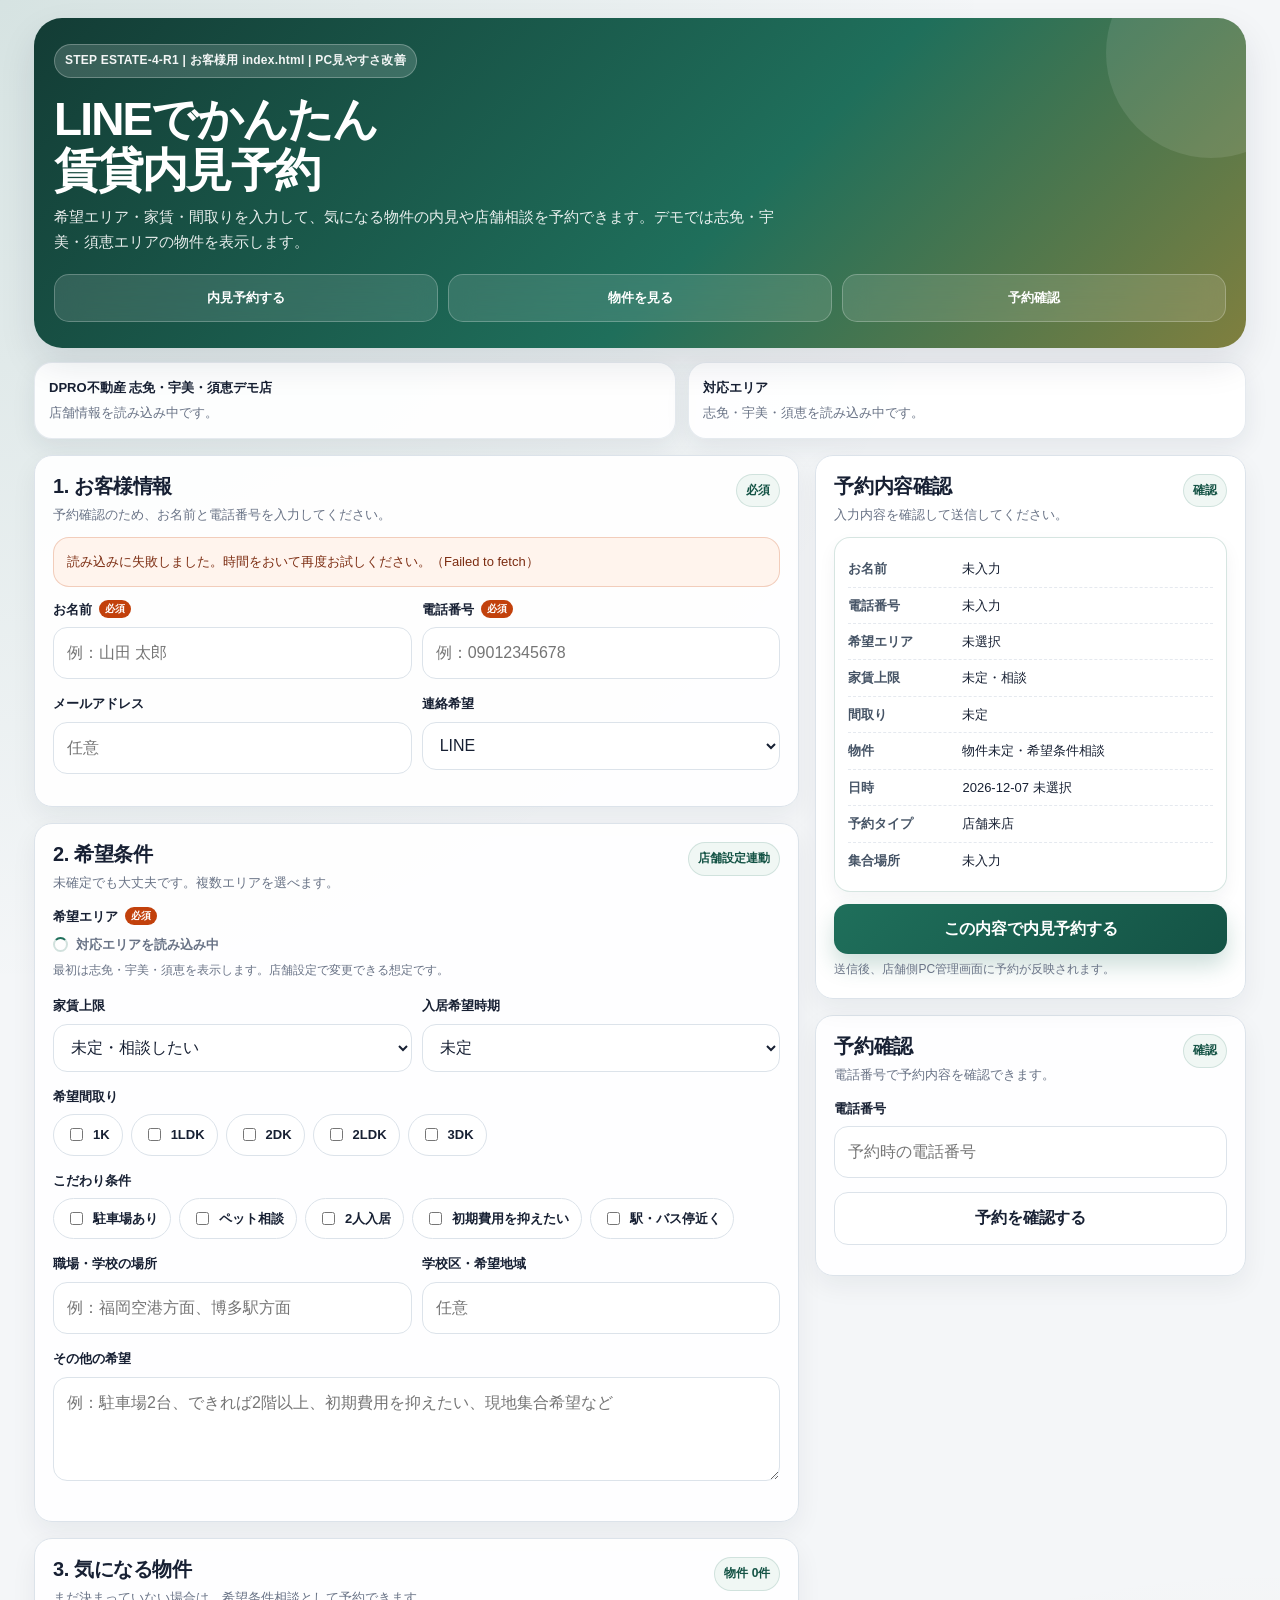
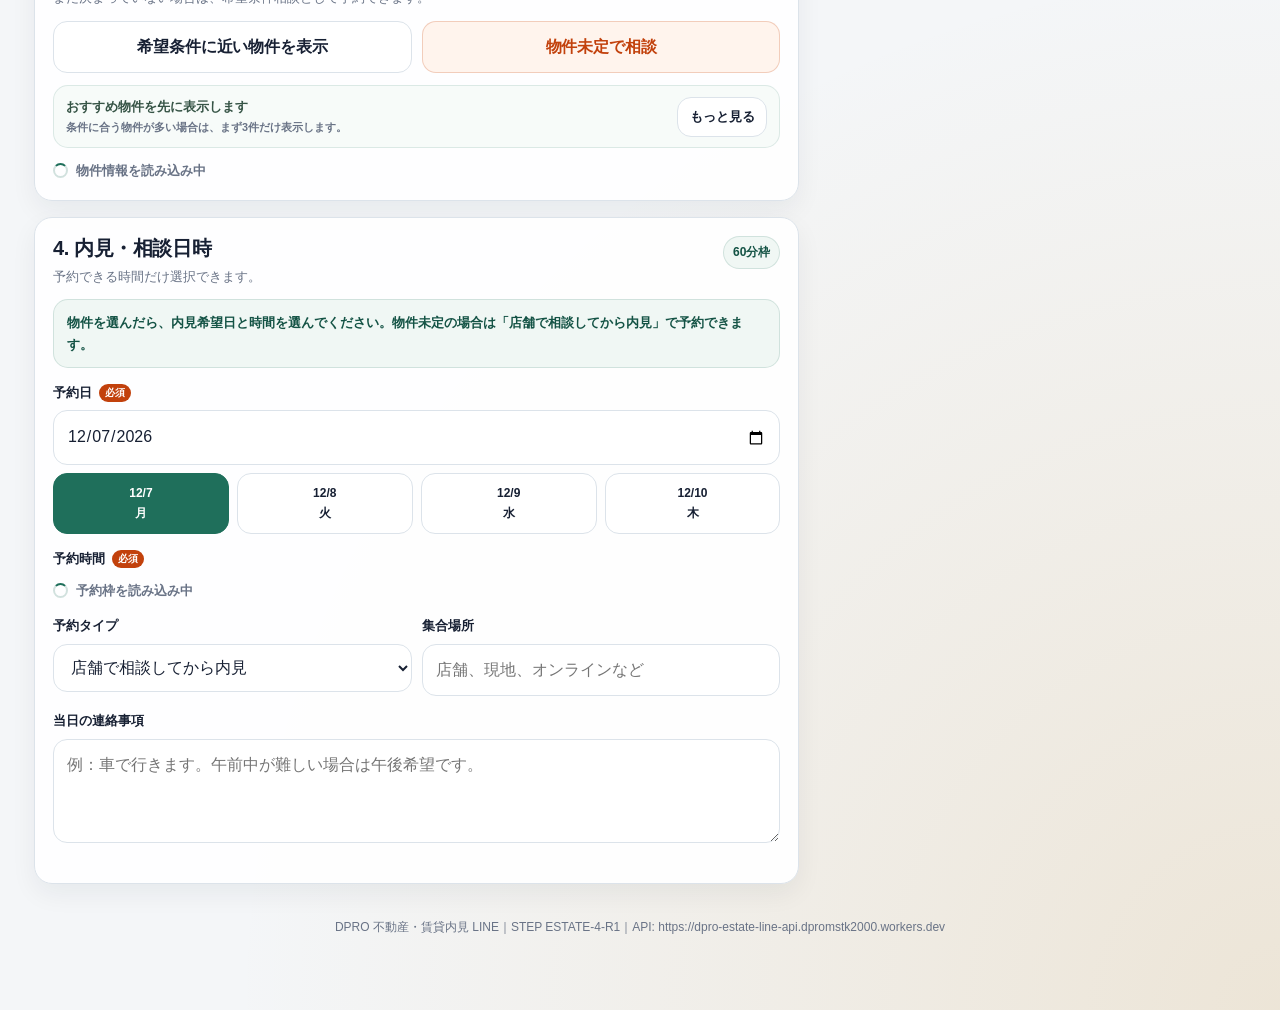
==== commit 0f61324e: "Update index.html" ====
--- a/index.html
+++ b/index.html
@@ -56,7 +56,7 @@
     }
 
     .page {
-      width: min(1040px, 100%);
+      width: min(1240px, 100%);
       margin: 0 auto;
       padding: 18px 14px 72px;
     }
@@ -166,7 +166,7 @@
 
     .grid {
       display: grid;
-      grid-template-columns: 1.05fr 0.95fr;
+      grid-template-columns: minmax(0, 1.28fr) minmax(340px, 0.72fr);
       gap: 16px;
       margin-top: 16px;
       align-items: start;
@@ -298,7 +298,31 @@
 
     .property-list {
       display: grid;
+      grid-template-columns: repeat(auto-fit, minmax(290px, 1fr));
+      gap: 12px;
+      align-items: stretch;
+    }
+
+    .property-toolbar {
+      display: flex;
+      align-items: center;
+      justify-content: space-between;
       gap: 10px;
+      margin-top: 12px;
+      padding: 10px 12px;
+      border-radius: 15px;
+      background: #f7fbf9;
+      border: 1px solid rgba(31,111,91,0.13);
+      color: #365446;
+      font-size: 13px;
+      font-weight: 850;
+    }
+
+    .property-toolbar small {
+      display: block;
+      color: var(--muted);
+      font-weight: 750;
+      margin-top: 2px;
     }
 
     .property-card {
@@ -311,8 +335,37 @@
     }
 
     .property-card.selected {
-      border-color: rgba(31,111,91,0.78);
-      box-shadow: 0 0 0 4px rgba(31,111,91,0.10);
+      border-color: rgba(31,111,91,0.86);
+      box-shadow: 0 0 0 4px rgba(31,111,91,0.12), 0 14px 28px rgba(20, 34, 58, 0.10);
+      background: linear-gradient(180deg, #ffffff 0%, #f4fbf8 100%);
+    }
+
+    .selected-ribbon {
+      position: absolute;
+      right: 12px;
+      top: 12px;
+      display: inline-flex;
+      align-items: center;
+      border-radius: 999px;
+      padding: 5px 9px;
+      color: #fff;
+      background: var(--main);
+      font-size: 11px;
+      font-weight: 950;
+      box-shadow: 0 8px 18px rgba(31,111,91,0.18);
+    }
+
+    .recommend-ribbon {
+      display: inline-flex;
+      align-items: center;
+      border-radius: 999px;
+      padding: 4px 8px;
+      color: #7a4a06;
+      background: #fff7ed;
+      border: 1px solid #fed7aa;
+      font-size: 11px;
+      font-weight: 950;
+      margin-bottom: 8px;
     }
 
     .property-card h3 {
@@ -474,6 +527,23 @@
       font-size: 13px;
     }
 
+    .reserve-guide {
+      margin: 0 0 14px;
+      padding: 12px 13px;
+      border-radius: 15px;
+      background: #f0f7f4;
+      border: 1px solid rgba(31,111,91,0.15);
+      color: #145345;
+      font-size: 13px;
+      font-weight: 850;
+    }
+
+    .summary-box.strong {
+      background: #ffffff;
+      border-color: rgba(31,111,91,0.18);
+      box-shadow: 0 8px 18px rgba(20, 34, 58, 0.05);
+    }
+
     .summary-row {
       display: grid;
       grid-template-columns: 104px 1fr;
@@ -608,8 +678,13 @@
       }
 
       .date-tabs,
-      .slots {
+      .slots,
+      .property-list {
         grid-template-columns: repeat(2, 1fr);
+      }
+
+      .property-list {
+        grid-template-columns: 1fr;
       }
 
       .summary-row {
@@ -622,7 +697,7 @@
   <div class="page">
     <header class="hero">
       <div class="hero-inner">
-        <div class="version">STEP ESTATE-4 | お客様用 index.html | 志免・宇美・須恵</div>
+        <div class="version">STEP ESTATE-4-R1 | お客様用 index.html | PC見やすさ改善</div>
         <h1>LINEでかんたん<br>賃貸内見予約</h1>
         <p>希望エリア・家賃・間取りを入力して、気になる物件の内見や店舗相談を予約できます。デモでは志免・宇美・須恵エリアの物件を表示します。</p>
         <div class="hero-actions">
@@ -777,8 +852,16 @@
           </div>
 
           <div class="btn-row">
-            <button class="ghost-btn" type="button" id="filterByConditionBtn">希望条件で絞り込み</button>
+            <button class="ghost-btn" type="button" id="filterByConditionBtn">希望条件に近い物件を表示</button>
             <button class="danger-btn" type="button" id="clearPropertyBtn">物件未定で相談</button>
+          </div>
+
+          <div class="property-toolbar" id="propertyToolbar">
+            <div>
+              おすすめ物件を先に表示します
+              <small>条件に合う物件が多い場合は、まず3件だけ表示します。</small>
+            </div>
+            <button class="ghost-btn" type="button" id="showMorePropertiesBtn" style="min-height:40px;padding:8px 12px;white-space:nowrap;">もっと見る</button>
           </div>
 
           <div class="property-list" id="propertyList" style="margin-top:12px;">
@@ -794,6 +877,8 @@
             </div>
             <span class="badge">60分枠</span>
           </div>
+
+          <div class="reserve-guide" id="reserveGuide">物件を選んだら、内見希望日と時間を選んでください。物件未定の場合は「店舗で相談してから内見」で予約できます。</div>
 
           <div class="field">
             <label class="label" for="reservationDate">予約日 <span class="required">必須</span></label>
@@ -841,7 +926,7 @@
             <span class="badge">確認</span>
           </div>
 
-          <div class="summary-box" id="summaryBox"></div>
+          <div class="summary-box strong" id="summaryBox"></div>
           <button class="primary-btn" type="button" id="submitBtn" style="margin-top:12px;">この内容で内見予約する</button>
           <div class="hint">送信後、店舗側PC管理画面に予約が反映されます。</div>
 
@@ -878,18 +963,18 @@
     </main>
 
     <div class="footer-note">
-      DPRO 不動産・賃貸内見 LINE｜STEP ESTATE-4｜API: https://dpro-estate-line-api.dpromstk2000.workers.dev
+      DPRO 不動産・賃貸内見 LINE｜STEP ESTATE-4-R1｜API: https://dpro-estate-line-api.dpromstk2000.workers.dev
     </div>
   </div>
 
   <script>
     // =========================================================
     // DPRO 不動産・賃貸内見 LINEシステム
-    // STEP ESTATE-4：お客様用 index.html 完全版
+    // STEP ESTATE-4-R1：お客様用 index.html 完全版
     // API：STEP ESTATE-3 Worker
     // =========================================================
 
-    const STEP_VERSION = 'STEP ESTATE-4';
+    const STEP_VERSION = 'STEP ESTATE-4-R1';
     const API_BASE = 'https://dpro-estate-line-api.dpromstk2000.workers.dev';
     const SHOP_CODE = 'dpro_estate_demo';
 
@@ -904,6 +989,7 @@
       lineDisplayName: '',
       lastReservation: null,
       lastLineMessage: '',
+      showAllProperties: false,
     };
 
     const $ = (id) => document.getElementById(id);
@@ -950,11 +1036,12 @@
       });
 
       ['parkingRequired', 'petRequired', 'twoPeople', 'lowInitialCost', 'nearStation'].forEach((id) => {
-        $(id).addEventListener('change', updateSummary);
+        $(id).addEventListener('change', () => { updateSummary(); state.showAllProperties = false; renderProperties(false); });
       });
 
-      $('filterByConditionBtn').addEventListener('click', () => renderProperties(true));
+      $('filterByConditionBtn').addEventListener('click', () => { state.showAllProperties = false; renderProperties(true); });
       $('clearPropertyBtn').addEventListener('click', () => selectProperty(null));
+      $('showMorePropertiesBtn').addEventListener('click', () => { state.showAllProperties = !state.showAllProperties; renderProperties(false); });
       $('submitBtn').addEventListener('click', submitReservation);
       $('copyLineBtn').addEventListener('click', copyLineMessage);
       $('newReserveBtn').addEventListener('click', resetAfterComplete);
@@ -1059,6 +1146,7 @@
         label.innerHTML = `<input type="checkbox" name="desiredArea" value="${escapeHtml(value)}" ${checked ? 'checked' : ''} />${escapeHtml(area.area_label || value)}`;
         label.querySelector('input').addEventListener('change', () => {
           updateSummary();
+          state.showAllProperties = false;
           renderProperties(false);
         });
         wrap.appendChild(label);
@@ -1079,6 +1167,8 @@
 
     function renderProperties(applyConditionFilter) {
       const wrap = $('propertyList');
+      const toolbar = $('propertyToolbar');
+      const showMoreBtn = $('showMorePropertiesBtn');
       let list = [...state.properties];
 
       const selectedAreas = getCheckedValues('desiredArea').filter(v => !v.includes('まだ') && !v.includes('その他'));
@@ -1095,40 +1185,75 @@
         if (pet) list = list.filter(p => Boolean(p.pet_allowed));
       }
 
-      $('propertyCount').textContent = `物件 ${list.length}件`;
-
-      if (!list.length) {
+      list.sort((a, b) => propertyScore(b, selectedAreas, maxRent, floorPlans, parking, pet) - propertyScore(a, selectedAreas, maxRent, floorPlans, parking, pet));
+
+      const total = list.length;
+      const visibleLimit = 3;
+      let visibleList = state.showAllProperties ? list : list.slice(0, visibleLimit);
+
+      if (state.selectedProperty && !visibleList.some(p => p.id === state.selectedProperty.id)) {
+        const selectedInList = list.find(p => p.id === state.selectedProperty.id);
+        if (selectedInList) visibleList = [selectedInList, ...visibleList].slice(0, state.showAllProperties ? list.length : visibleLimit + 1);
+      }
+
+      $('propertyCount').textContent = state.showAllProperties || total <= visibleLimit
+        ? `物件 ${total}件`
+        : `おすすめ ${Math.min(visibleLimit, total)}件 / 全${total}件`;
+
+      if (toolbar) toolbar.classList.toggle('hidden', total <= visibleLimit);
+      if (showMoreBtn) showMoreBtn.textContent = state.showAllProperties ? '3件表示に戻す' : `もっと見る（全${total}件）`;
+
+      if (!total) {
+        if (toolbar) toolbar.classList.add('hidden');
         wrap.innerHTML = '<div class="notice warn">条件に合う物件がありません。条件をゆるめるか「物件未定で相談」を選んでください。</div>';
         return;
       }
 
       wrap.innerHTML = '';
-      list.forEach((property) => {
+      visibleList.forEach((property, index) => {
         const card = document.createElement('article');
-        card.className = 'property-card' + (state.selectedProperty?.id === property.id ? ' selected' : '');
+        const isSelected = state.selectedProperty?.id === property.id;
+        card.className = 'property-card' + (isSelected ? ' selected' : '');
         const rent = property.rent_amount ? `${Math.round(Number(property.rent_amount) / 1000) / 10}万円` : '相談';
         const fee = property.management_fee ? `管理費 ${formatYen(property.management_fee)}` : '管理費込み/確認中';
         const pets = property.pet_allowed ? 'ペット相談' : 'ペット不可/要確認';
-        const parking = property.parking_status || '駐車場確認';
+        const parkingText = property.parking_status || '駐車場確認';
         const status = property.viewing_available ? property.property_status || '募集中' : '内見確認中';
+        const recommendLabel = index < 3 && !isSelected ? '<span class="recommend-ribbon">おすすめ</span>' : '';
+        const selectedLabel = isSelected ? '<span class="selected-ribbon">選択中</span>' : '';
         card.innerHTML = `
+          ${selectedLabel}
+          ${recommendLabel}
           <h3>${escapeHtml(property.property_name || '物件名未設定')}</h3>
           <div class="rent">${escapeHtml(rent)} <span style="font-size:12px;color:#697386;font-weight:800;">${escapeHtml(fee)}</span></div>
           <div class="property-meta">
             <span class="meta">${escapeHtml(property.area_name || 'エリア未設定')}</span>
             <span class="meta">${escapeHtml(property.floor_plan || '間取り確認')}</span>
             <span class="meta">${escapeHtml(property.room_size || '広さ確認')}</span>
-            <span class="meta">${escapeHtml(parking)}</span>
+            <span class="meta">${escapeHtml(parkingText)}</span>
             <span class="meta">${escapeHtml(pets)}</span>
             <span class="meta">${escapeHtml(status)}</span>
           </div>
           <div class="hint">${escapeHtml(property.nearest_station || '最寄り確認中')}${property.walking_minutes ? ` 徒歩${property.walking_minutes}分` : ''}</div>
           <p class="public-memo">${escapeHtml(property.public_memo || '内見や詳細条件は店舗へご相談ください。')}</p>
-          <button class="select-property-btn" type="button">${state.selectedProperty?.id === property.id ? '選択中' : 'この物件を選ぶ'}</button>
+          <button class="select-property-btn" type="button">${isSelected ? 'この物件で内見予約中' : 'この物件を選ぶ'}</button>
         `;
         card.querySelector('button').addEventListener('click', () => selectProperty(property));
         wrap.appendChild(card);
       });
+    }
+
+    function propertyScore(property, selectedAreas, maxRent, floorPlans, parking, pet) {
+      let score = 0;
+      if (selectedAreas.length && selectedAreas.includes(property.area_name)) score += 50;
+      if (maxRent && Number(property.rent_amount || 0) <= maxRent) score += 30;
+      if (floorPlans.length && floorPlans.includes(property.floor_plan)) score += 20;
+      if (parking && String(property.parking_status || '').includes('あり')) score += 12;
+      if (pet && property.pet_allowed) score += 12;
+      if (property.viewing_available) score += 10;
+      if ((property.property_status || '') === '募集中') score += 6;
+      score += Math.max(0, 10 - Number(property.display_order || 0));
+      return score;
     }
 
     function autoSelectFromQuery() {
@@ -1146,7 +1271,18 @@
       syncMeetingPlace();
       renderProperties(false);
       updateSummary();
-      if (scroll) document.getElementById('reserve').scrollIntoView({ behavior: 'smooth', block: 'start' });
+      updateReserveGuide();
+      if (scroll) document.getElementById('reserveGuide').scrollIntoView({ behavior: 'smooth', block: 'center' });
+    }
+
+    function updateReserveGuide() {
+      const guide = $('reserveGuide');
+      if (!guide) return;
+      if (state.selectedProperty) {
+        guide.textContent = `選択中：${state.selectedProperty.property_name}。この物件の内見希望日と時間を選んでください。`;
+      } else {
+        guide.textContent = '物件未定の相談予約です。希望条件をもとに店舗で物件提案を受けたい日時を選んでください。';
+      }
     }
 
     async function loadSlots(date) {
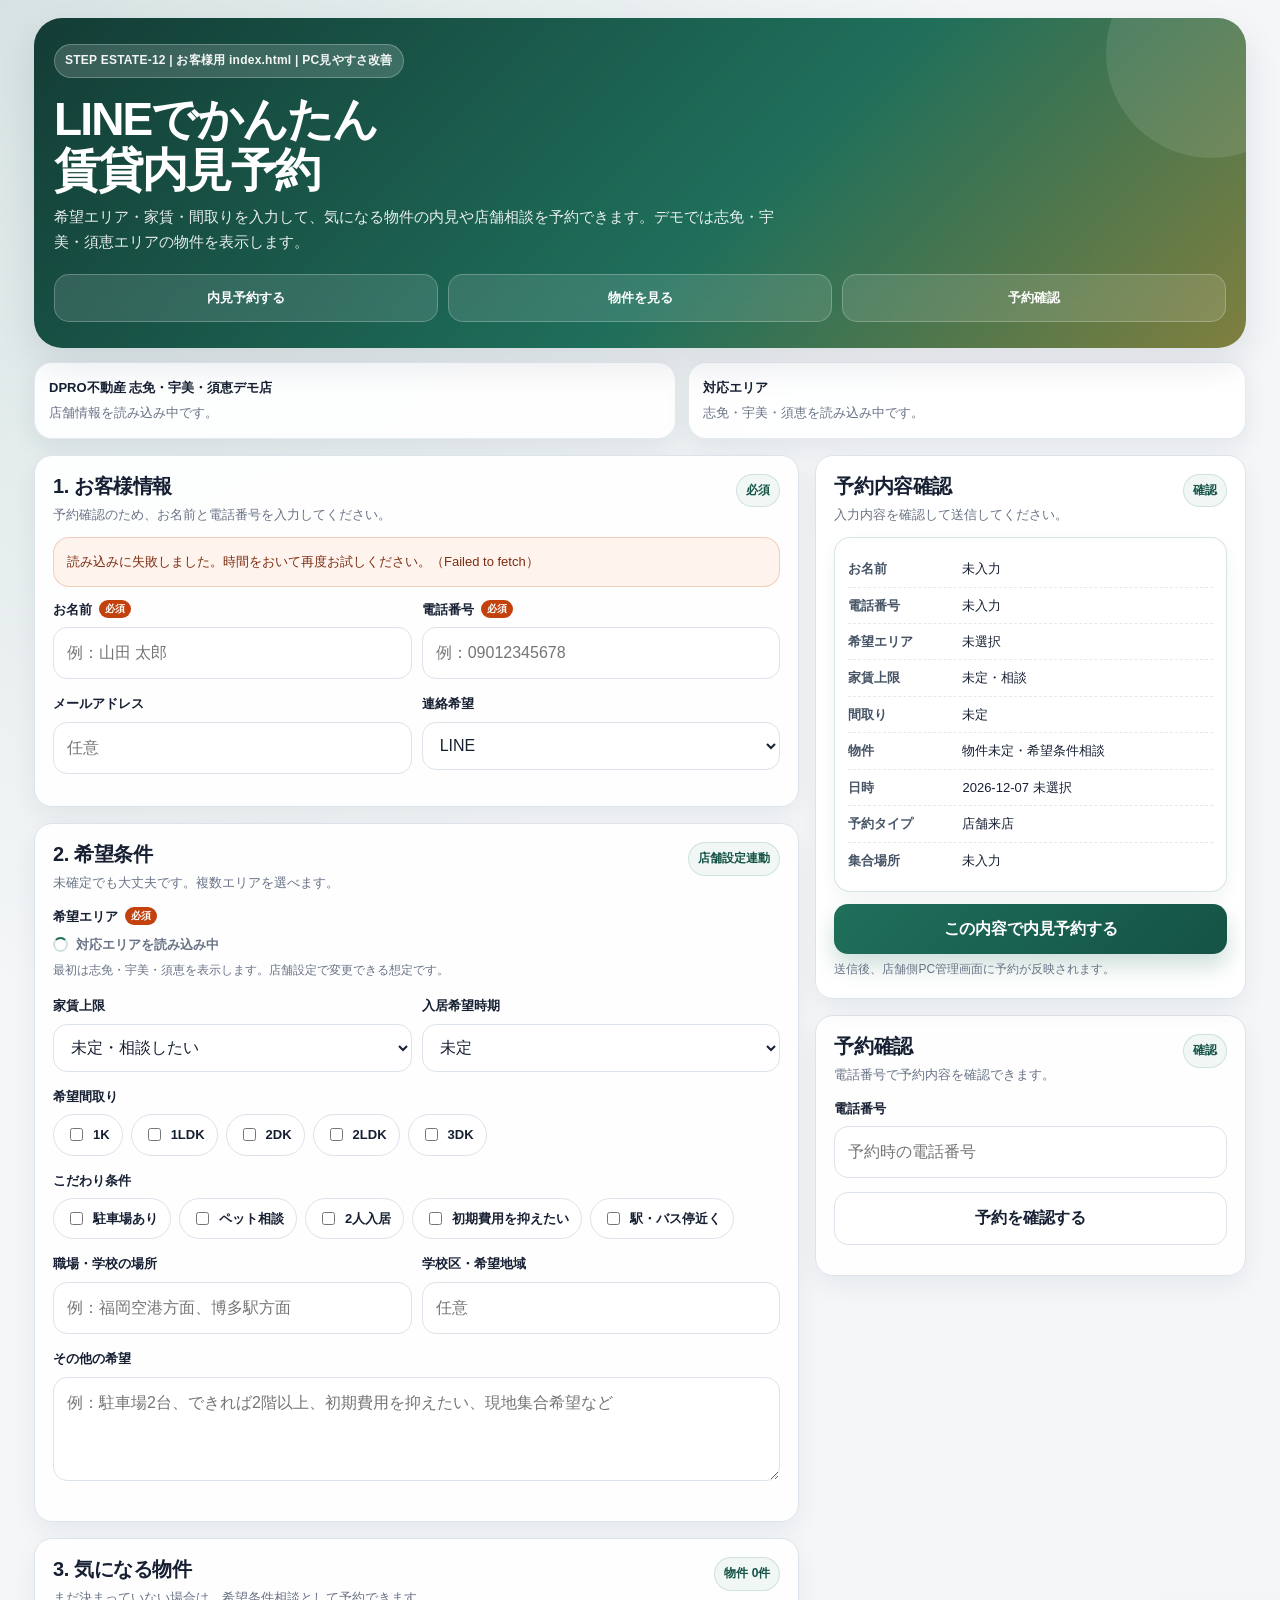
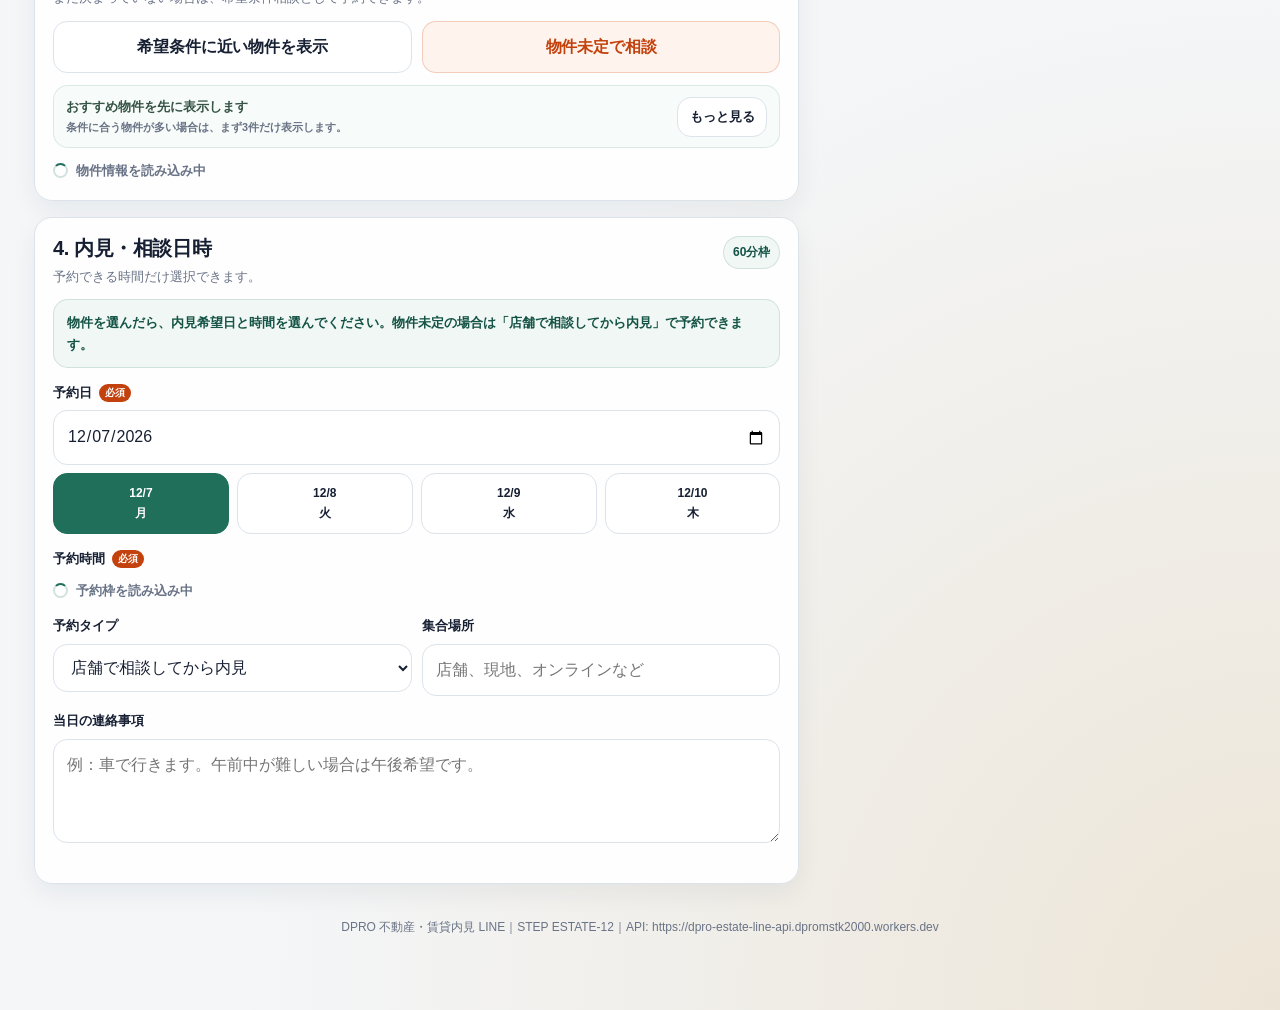
==== commit e1abbdbe: "Update version from STEP ESTATE-4-R1 to STEP ESTATE-12" ====
--- a/index.html
+++ b/index.html
@@ -697,7 +697,7 @@
   <div class="page">
     <header class="hero">
       <div class="hero-inner">
-        <div class="version">STEP ESTATE-4-R1 | お客様用 index.html | PC見やすさ改善</div>
+        <div class="version">STEP ESTATE-12 | お客様用 index.html | PC見やすさ改善</div>
         <h1>LINEでかんたん<br>賃貸内見予約</h1>
         <p>希望エリア・家賃・間取りを入力して、気になる物件の内見や店舗相談を予約できます。デモでは志免・宇美・須恵エリアの物件を表示します。</p>
         <div class="hero-actions">
@@ -963,18 +963,18 @@
     </main>
 
     <div class="footer-note">
-      DPRO 不動産・賃貸内見 LINE｜STEP ESTATE-4-R1｜API: https://dpro-estate-line-api.dpromstk2000.workers.dev
+      DPRO 不動産・賃貸内見 LINE｜STEP ESTATE-12｜API: https://dpro-estate-line-api.dpromstk2000.workers.dev
     </div>
   </div>
 
   <script>
     // =========================================================
     // DPRO 不動産・賃貸内見 LINEシステム
-    // STEP ESTATE-4-R1：お客様用 index.html 完全版
-    // API：STEP ESTATE-3 Worker
+    // STEP ESTATE-12：お客様用 index.html 完全版
+    // API：STEP ESTATE-12 Worker
     // =========================================================
 
-    const STEP_VERSION = 'STEP ESTATE-4-R1';
+    const STEP_VERSION = 'STEP ESTATE-12';
     const API_BASE = 'https://dpro-estate-line-api.dpromstk2000.workers.dev';
     const SHOP_CODE = 'dpro_estate_demo';
 
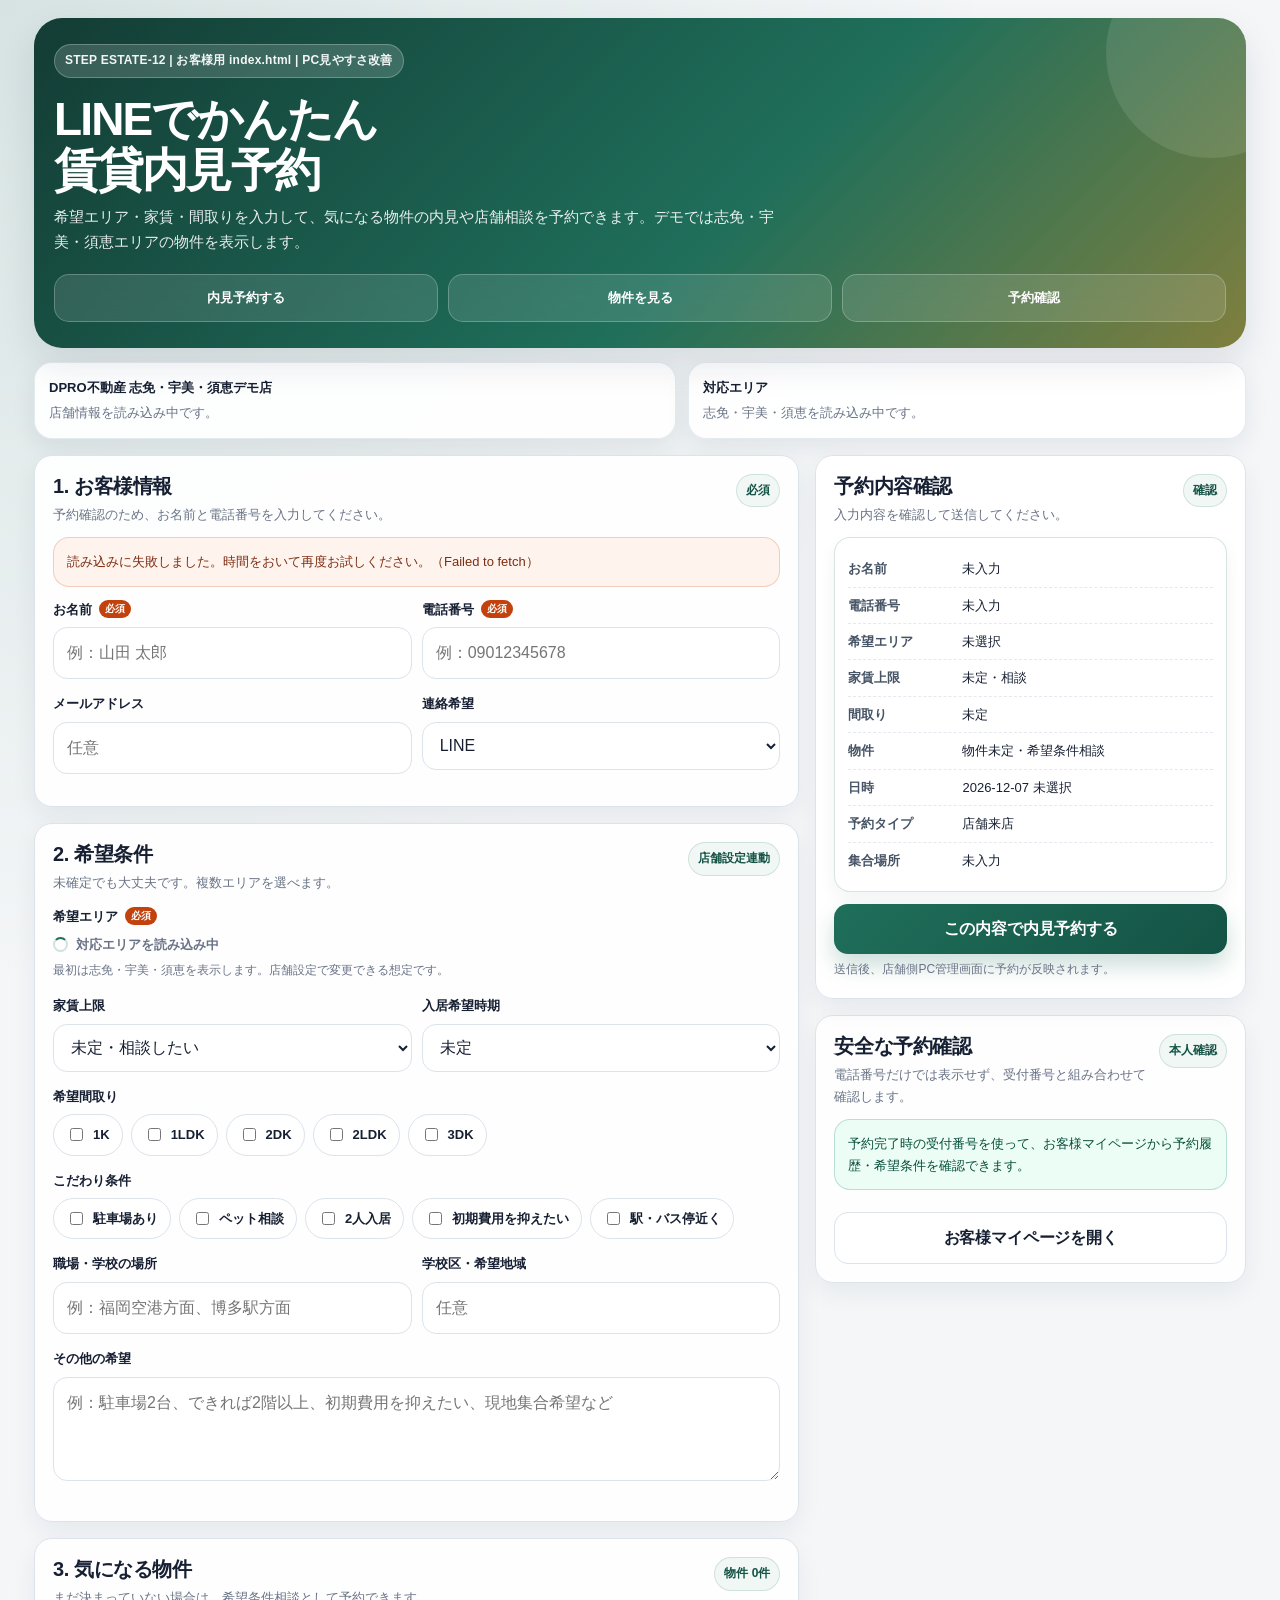
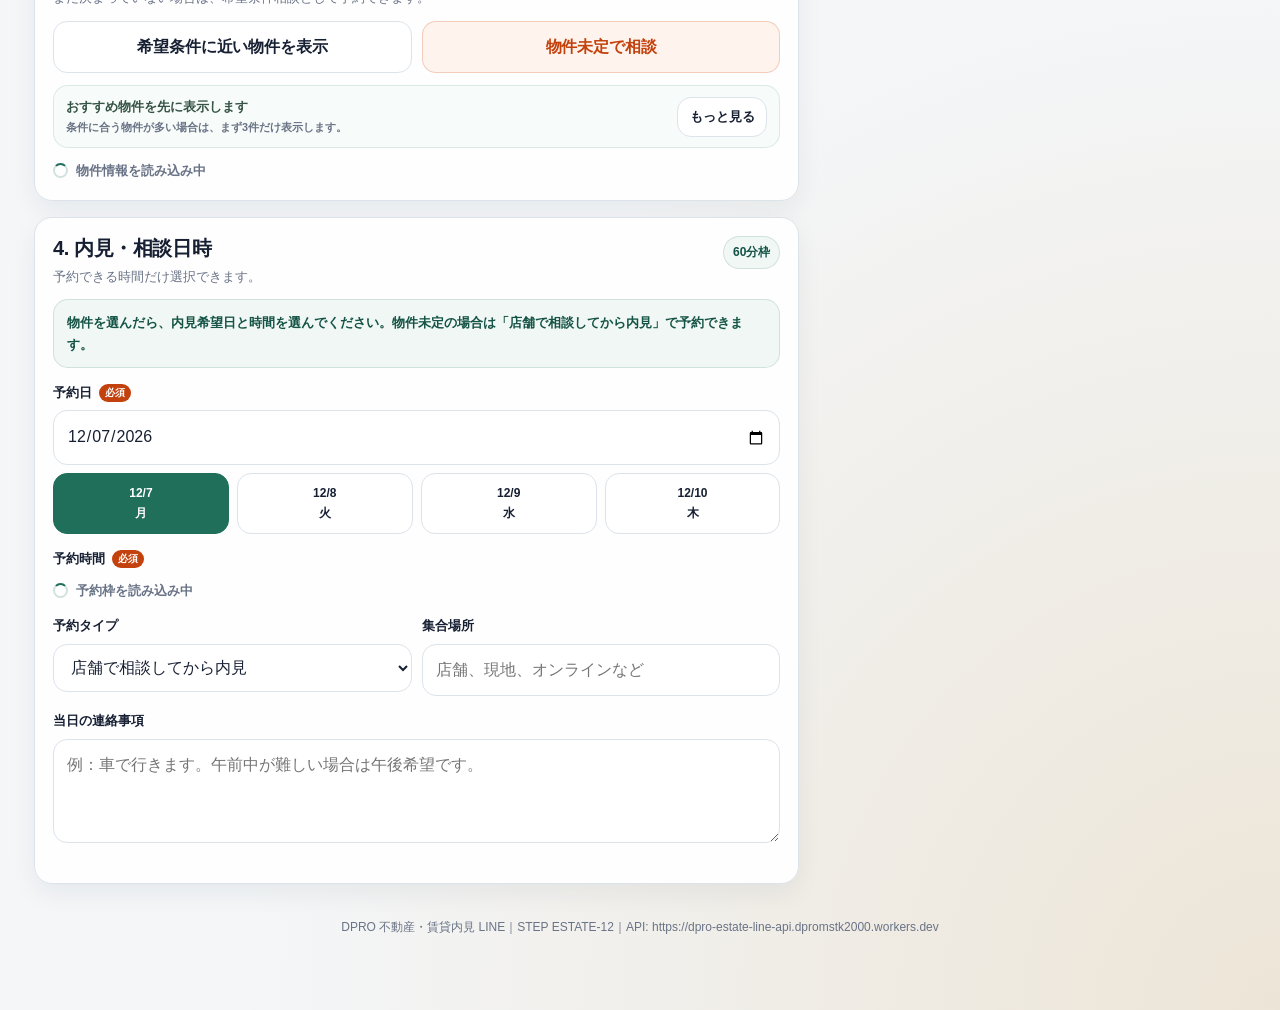
==== commit de5ace4e: "feat(estate): prepare ESTATE-NEXT-7 secure member" ====
--- a/index.html
+++ b/index.html
@@ -939,6 +939,7 @@
             </div>
             <div class="btn-row">
               <button class="secondary-btn" type="button" id="copyLineBtn">文面をコピー</button>
+              <button class="ghost-btn" type="button" id="memberPageBtn">マイページを開く</button>
               <button class="ghost-btn" type="button" id="newReserveBtn">続けて予約</button>
             </div>
           </div>
@@ -947,17 +948,13 @@
         <section class="section" id="member">
           <div class="section-title">
             <div>
-              <h2>予約確認</h2>
-              <p>電話番号で予約内容を確認できます。</p>
-            </div>
-            <span class="badge">確認</span>
-          </div>
-          <div class="field">
-            <label class="label" for="memberPhone">電話番号</label>
-            <input id="memberPhone" type="tel" inputmode="tel" placeholder="予約時の電話番号" />
-          </div>
-          <button class="ghost-btn" type="button" id="memberSearchBtn" style="width:100%;">予約を確認する</button>
-          <div id="memberResult" style="margin-top:12px;"></div>
+              <h2>安全な予約確認</h2>
+              <p>電話番号だけでは表示せず、受付番号と組み合わせて確認します。</p>
+            </div>
+            <span class="badge">本人確認</span>
+          </div>
+          <div class="notice ok">予約完了時の受付番号を使って、お客様マイページから予約履歴・希望条件を確認できます。</div>
+          <button class="ghost-btn" type="button" id="memberPageOpenBtn" style="width:100%;margin-top:10px;">お客様マイページを開く</button>
         </section>
       </aside>
     </main>
@@ -1045,22 +1042,16 @@
       $('submitBtn').addEventListener('click', submitReservation);
       $('copyLineBtn').addEventListener('click', copyLineMessage);
       $('newReserveBtn').addEventListener('click', resetAfterComplete);
-      $('memberSearchBtn').addEventListener('click', searchMember);
+      $('memberPageBtn').addEventListener('click', openMemberPage);
+      $('memberPageOpenBtn').addEventListener('click', openMemberPage);
     }
 
     function hydrateFromQuery() {
       const params = new URLSearchParams(location.search);
-      const phone = params.get('phone') || localStorage.getItem('estate_last_phone') || '';
-      const name = params.get('name') || localStorage.getItem('estate_last_name') || '';
       const propertyCode = params.get('property_code') || '';
       const propertyId = params.get('property_id') || '';
       const area = params.get('area') || '';
 
-      if (phone) {
-        $('phone').value = phone;
-        $('memberPhone').value = phone;
-      }
-      if (name) $('customerName').value = name;
       if (area) window.__initialArea = area;
       if (propertyCode) window.__initialPropertyCode = propertyCode;
       if (propertyId) window.__initialPropertyId = propertyId;
@@ -1416,8 +1407,6 @@
         if (!data.ok) throw new Error(data.error || '予約送信に失敗しました。');
         state.lastReservation = data.reservation || null;
         state.lastLineMessage = data.line_message_preview || '';
-        localStorage.setItem('estate_last_phone', $('phone').value.trim());
-        localStorage.setItem('estate_last_name', $('customerName').value.trim());
         showComplete(data);
         setNotice('topNotice', '内見予約を受け付けました。店舗側管理画面にも反映されています。', 'ok');
       } catch (error) {
@@ -1481,8 +1470,10 @@
     function showComplete(data) {
       const reservation = data.reservation || {};
       const property = data.property || state.selectedProperty || null;
+      const reservationCode = reservation.id ? reservation.id.slice(0, 8).toUpperCase() : '';
+      if (reservationCode) sessionStorage.setItem('dpro_estate_last_reservation_code', reservationCode);
       $('completeSummary').innerHTML = `
-        ${summaryRow('受付ID', reservation.id ? reservation.id.slice(0, 8) : '受付済み')}
+        ${summaryRow('受付番号', reservation.id ? reservation.id.slice(0, 8).toUpperCase() : '受付済み')}
         ${summaryRow('物件', property?.property_name || '希望条件相談')}
         ${summaryRow('日時', `${reservation.reservation_date || $('reservationDate').value} ${trimTime(reservation.reservation_time || state.selectedTime)}`)}
         ${summaryRow('集合', `${reservation.meeting_type || $('meetingType').value} / ${reservation.meeting_place || $('meetingPlace').value}`)}
@@ -1505,6 +1496,10 @@
       }
     }
 
+    function openMemberPage() {
+      location.href = 'member.html';
+    }
+
     function resetAfterComplete() {
       state.selectedTime = '';
       state.lastReservation = null;
@@ -1513,49 +1508,6 @@
       loadSlots(state.selectedDate);
       updateSummary();
       window.scrollTo({ top: 0, behavior: 'smooth' });
-    }
-
-    async function searchMember() {
-      const phone = $('memberPhone').value.trim() || $('phone').value.trim();
-      const result = $('memberResult');
-      if (!phone) {
-        result.innerHTML = '<div class="notice error">電話番号を入力してください。</div>';
-        return;
-      }
-      result.innerHTML = '<span class="loading"><span class="spinner"></span>予約を確認中</span>';
-      try {
-        const data = await apiGet(`/api/public/member?phone=${encodeURIComponent(phone)}`);
-        if (!data.found) {
-          result.innerHTML = '<div class="notice warn">この電話番号の予約は見つかりませんでした。</div>';
-          return;
-        }
-        const reservations = Array.isArray(data.reservations) ? data.reservations : [];
-        const preference = data.preference || {};
-        const cards = reservations.map((r) => {
-          const propertyName = r.property?.property_name || '希望条件相談';
-          const status = r.status || '予約受付';
-          return `
-            <div class="summary-box" style="margin-top:10px;">
-              ${summaryRow('日時', `${r.reservation_date} ${trimTime(r.reservation_time)}`)}
-              ${summaryRow('物件', propertyName)}
-              ${summaryRow('集合', `${r.meeting_type || ''} / ${r.meeting_place || ''}`)}
-              ${summaryRow('状態', status)}
-            </div>
-          `;
-        }).join('') || '<div class="notice warn">予約履歴はありません。</div>';
-        result.innerHTML = `
-          <div class="notice ok"><b>${escapeHtml(data.customer.customer_name || 'お客様')}</b> の予約情報です。</div>
-          <div class="summary-box">
-            ${summaryRow('希望エリア', Array.isArray(preference.desired_areas) ? preference.desired_areas.join('・') : '未登録')}
-            ${summaryRow('家賃上限', preference.max_rent ? formatYen(preference.max_rent) : '未登録')}
-            ${summaryRow('入居時期', preference.move_in_timing || '未登録')}
-          </div>
-          ${cards}
-        `;
-      } catch (error) {
-        console.error(error);
-        result.innerHTML = `<div class="notice error">予約確認に失敗しました。${escapeHtml(formatError(error))}</div>`;
-      }
     }
 
     async function apiGet(path) {
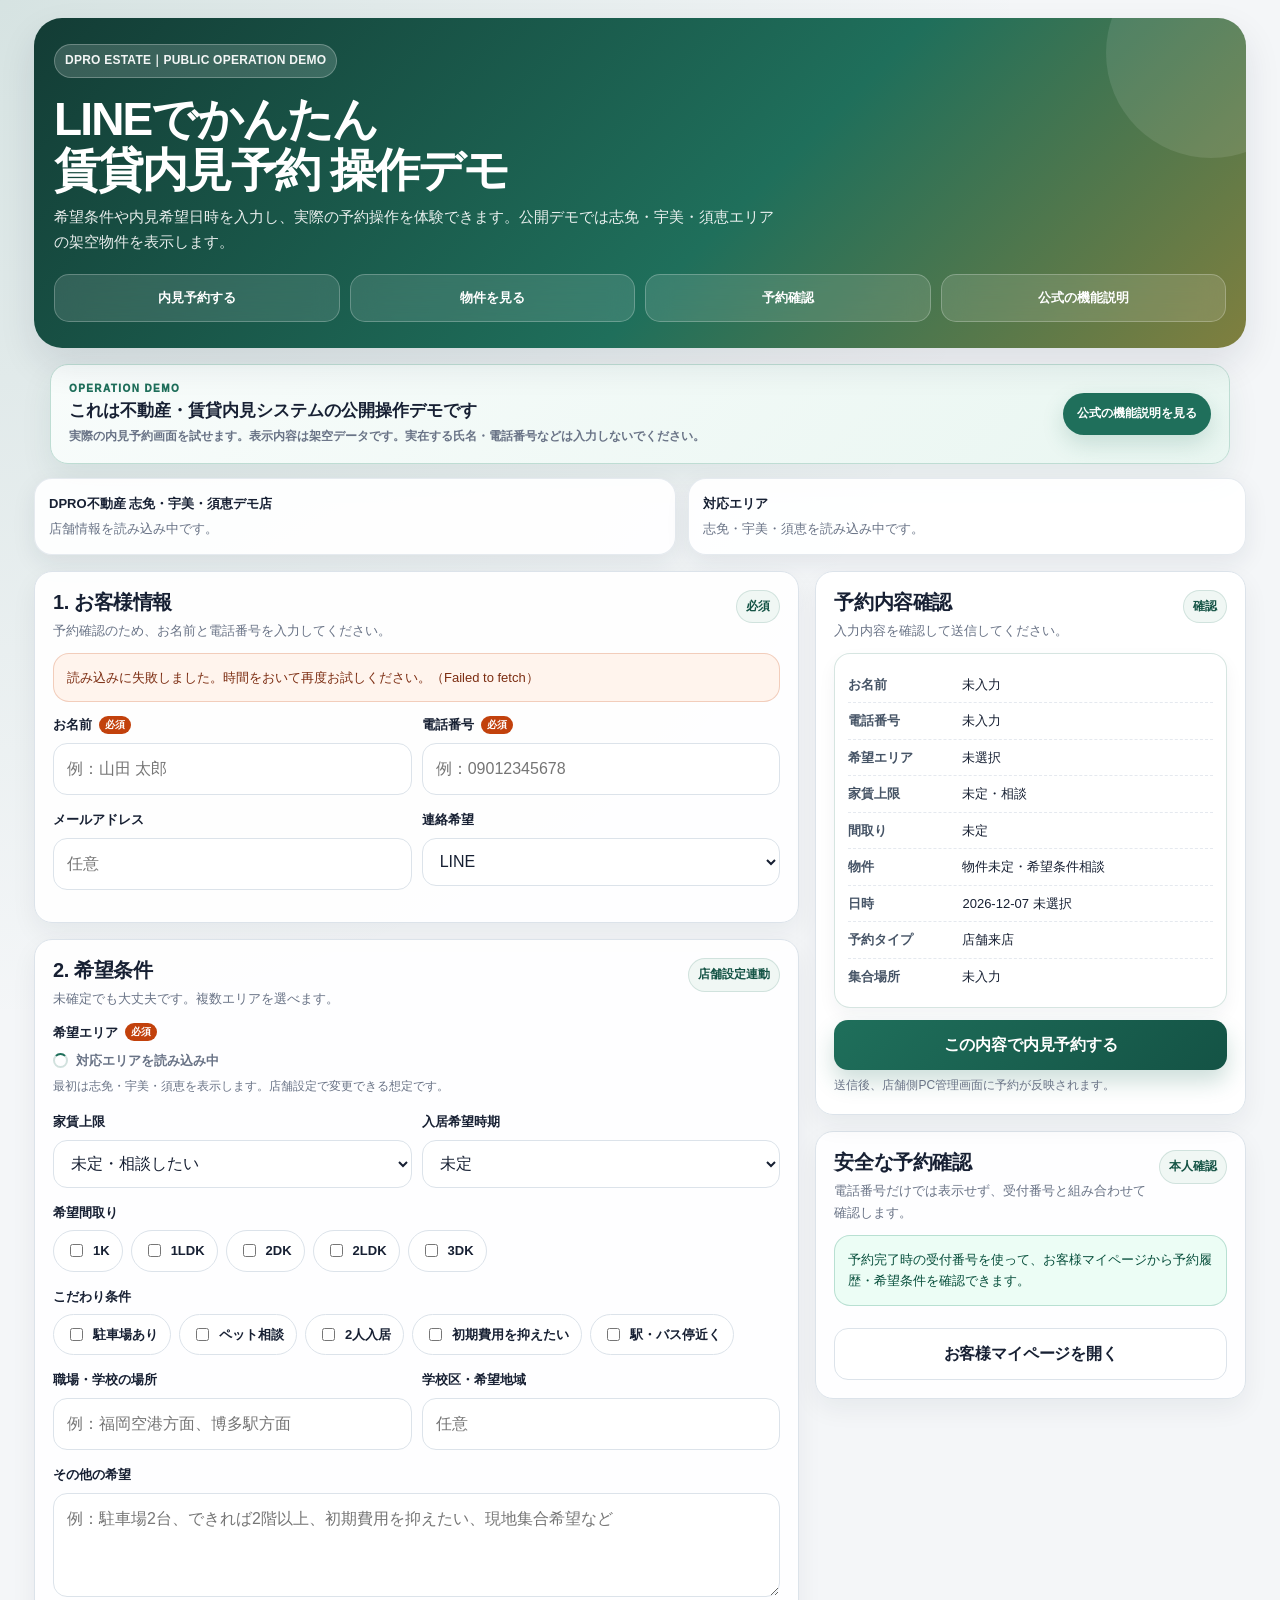
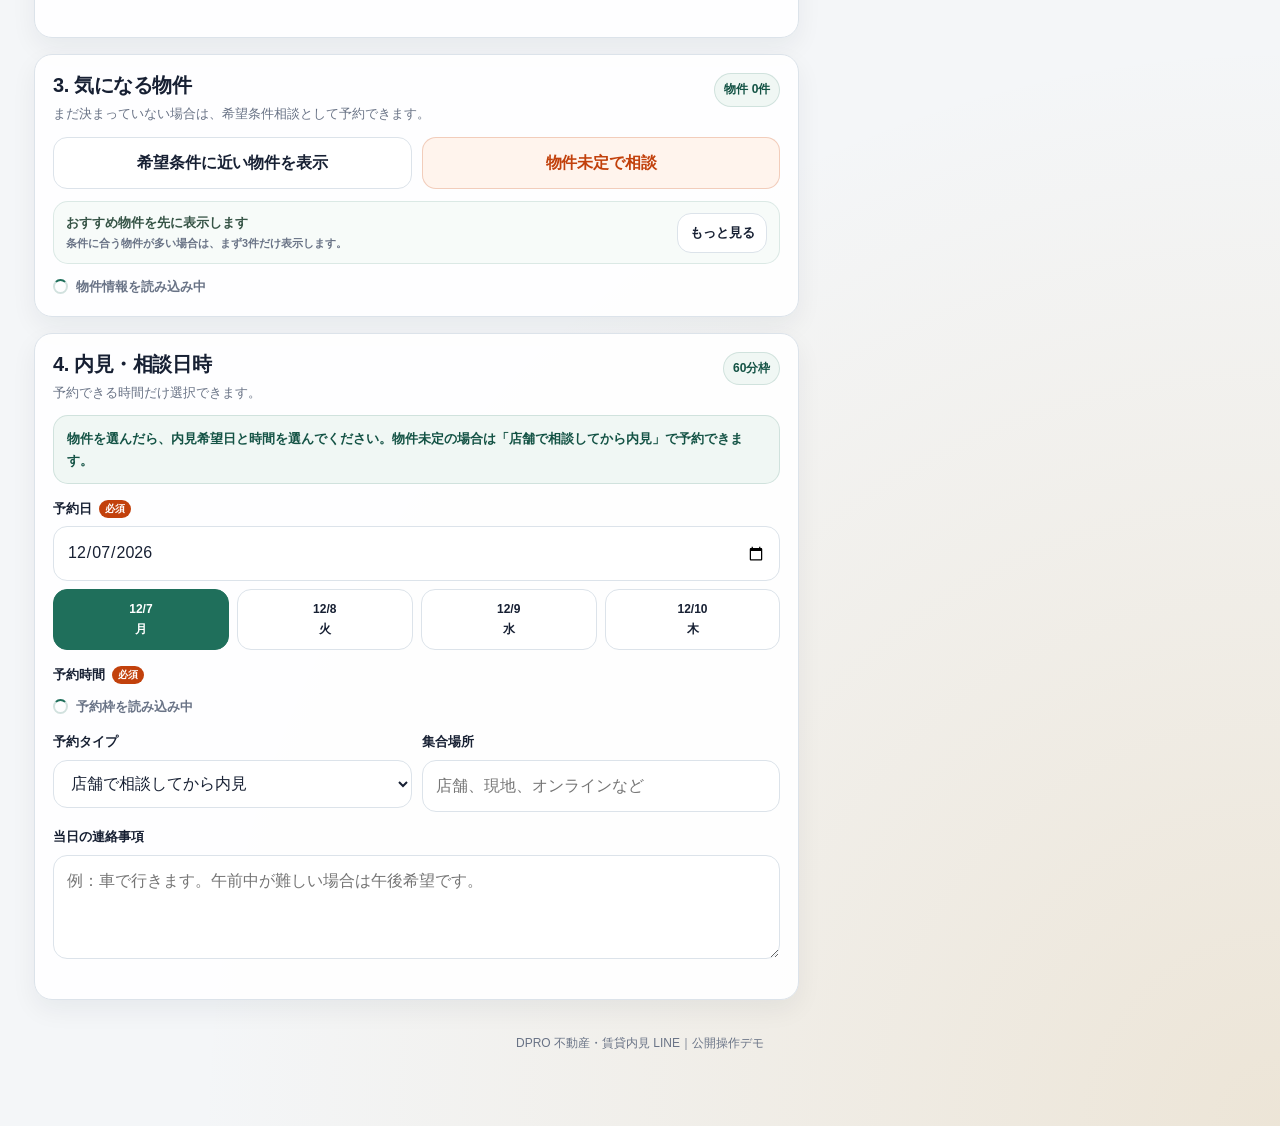
==== commit fe59dadb: "STEP DPRO-SYSTEMS-6-R4 clarify estate operation demo" ====
--- a/index.html
+++ b/index.html
@@ -3,7 +3,7 @@
 <head>
   <meta charset="UTF-8" />
   <meta name="viewport" content="width=device-width, initial-scale=1.0, viewport-fit=cover" />
-  <title>DPRO 不動産・賃貸内見 LINE｜内見予約</title>
+  <title>DPRO 不動産・賃貸内見 LINE｜公開操作デモ・内見予約</title>
   <meta name="description" content="志免・宇美・須恵エリアの賃貸内見予約デモ画面です。" />
   <style>
     :root {
@@ -691,22 +691,126 @@
         grid-template-columns: 92px 1fr;
       }
     }
-  </style>
+  
+/* DPRO-SYSTEMS-6 ESTATE OPERATION DEMO */
+.operation-demo-banner{
+  width:min(1180px,calc(100% - 28px));
+  margin:16px auto 0;
+  padding:16px 18px;
+  display:flex;
+  align-items:center;
+  justify-content:space-between;
+  gap:20px;
+  border:1px solid #beddd3;
+  border-radius:18px;
+  background:linear-gradient(135deg,#f8fcfb,#e9f6f1);
+  box-shadow:0 13px 32px rgba(18,74,59,.08);
+}
+.operation-demo-banner>div{display:flex;flex-direction:column}
+.operation-demo-banner small{
+  color:var(--main,#1f6f5b);
+  font-size:10px;
+  font-weight:1000;
+  letter-spacing:.14em;
+}
+.operation-demo-banner strong{
+  margin-top:2px;
+  font-size:17px;
+  line-height:1.45;
+}
+.operation-demo-banner span{
+  margin-top:3px;
+  color:var(--muted,#64746e);
+  font-size:12px;
+  font-weight:750;
+}
+.operation-demo-banner a,
+.official-demo-link{
+  flex:0 0 auto;
+  min-height:42px;
+  display:inline-flex;
+  align-items:center;
+  justify-content:center;
+  padding:8px 14px;
+  border-radius:999px;
+  color:#fff!important;
+  background:var(--main,#1f6f5b);
+  text-decoration:none!important;
+  font-size:12px;
+  font-weight:950;
+  box-shadow:0 9px 22px rgba(31,111,91,.18);
+}
+.operation-demo-banner.compact{
+  width:min(1320px,calc(100% - 28px));
+}
+.operation-demo-page .hero-actions{
+  grid-template-columns:repeat(4,minmax(0,1fr));
+}
+.operation-demo-page .sidebar .official-demo-link{
+  width:100%;
+  justify-content:flex-start;
+  border-radius:13px;
+  background:rgba(255,255,255,.15);
+  box-shadow:none;
+}
+.operation-demo-page .top-actions .official-demo-link,
+.operation-demo-page .top-status .official-demo-link,
+.operation-demo-page .status .official-demo-link{
+  min-height:36px;
+  padding:6px 10px;
+  border:1px solid rgba(255,255,255,.3);
+  background:rgba(255,255,255,.13);
+  box-shadow:none;
+}
+.demo-top-links{
+  display:flex;
+  align-items:center;
+  justify-content:flex-end;
+  gap:8px;
+  flex-wrap:wrap;
+}
+.demo-top-links .official-demo-link{
+  border:1px solid rgba(255,255,255,.32);
+  background:rgba(255,255,255,.13);
+  box-shadow:none;
+}
+@media(max-width:860px){
+  .operation-demo-page .hero-actions{grid-template-columns:repeat(2,minmax(0,1fr))}
+}
+@media(max-width:640px){
+  .operation-demo-banner{
+    align-items:flex-start;
+    flex-direction:column;
+  }
+  .operation-demo-banner a{width:100%}
+  .operation-demo-page .hero-actions{grid-template-columns:1fr}
+  .demo-top-links{justify-content:flex-start;margin-top:10px}
+}
+</style>
 </head>
-<body>
+<body class="operation-demo-page">
   <div class="page">
     <header class="hero">
       <div class="hero-inner">
-        <div class="version">STEP ESTATE-12 | お客様用 index.html | PC見やすさ改善</div>
-        <h1>LINEでかんたん<br>賃貸内見予約</h1>
-        <p>希望エリア・家賃・間取りを入力して、気になる物件の内見や店舗相談を予約できます。デモでは志免・宇美・須恵エリアの物件を表示します。</p>
+        <div class="version">DPRO ESTATE｜PUBLIC OPERATION DEMO</div>
+        <h1>LINEでかんたん<br>賃貸内見予約 操作デモ</h1>
+        <p>希望条件や内見希望日時を入力し、実際の予約操作を体験できます。公開デモでは志免・宇美・須恵エリアの架空物件を表示します。</p>
         <div class="hero-actions">
           <a class="hero-action" href="#reserve">内見予約する</a>
           <a class="hero-action" href="#properties">物件を見る</a>
           <a class="hero-action" href="#member">予約確認</a>
+          <a class="hero-action" href="https://dpro-shop.com/systems/estate">公式の機能説明</a>
         </div>
       </div>
     </header>
+<section class="operation-demo-banner" aria-label="公開操作デモの案内">
+  <div>
+    <small>OPERATION DEMO</small>
+    <strong>これは不動産・賃貸内見システムの公開操作デモです</strong>
+    <span>実際の内見予約画面を試せます。表示内容は架空データです。実在する氏名・電話番号などは入力しないでください。</span>
+  </div>
+  <a href="https://dpro-shop.com/systems/estate">公式の機能説明を見る</a>
+</section>
 
     <div class="status-bar">
       <div class="status-card">
@@ -960,7 +1064,7 @@
     </main>
 
     <div class="footer-note">
-      DPRO 不動産・賃貸内見 LINE｜STEP ESTATE-12｜API: https://dpro-estate-line-api.dpromstk2000.workers.dev
+      DPRO 不動産・賃貸内見 LINE｜公開操作デモ
     </div>
   </div>
 
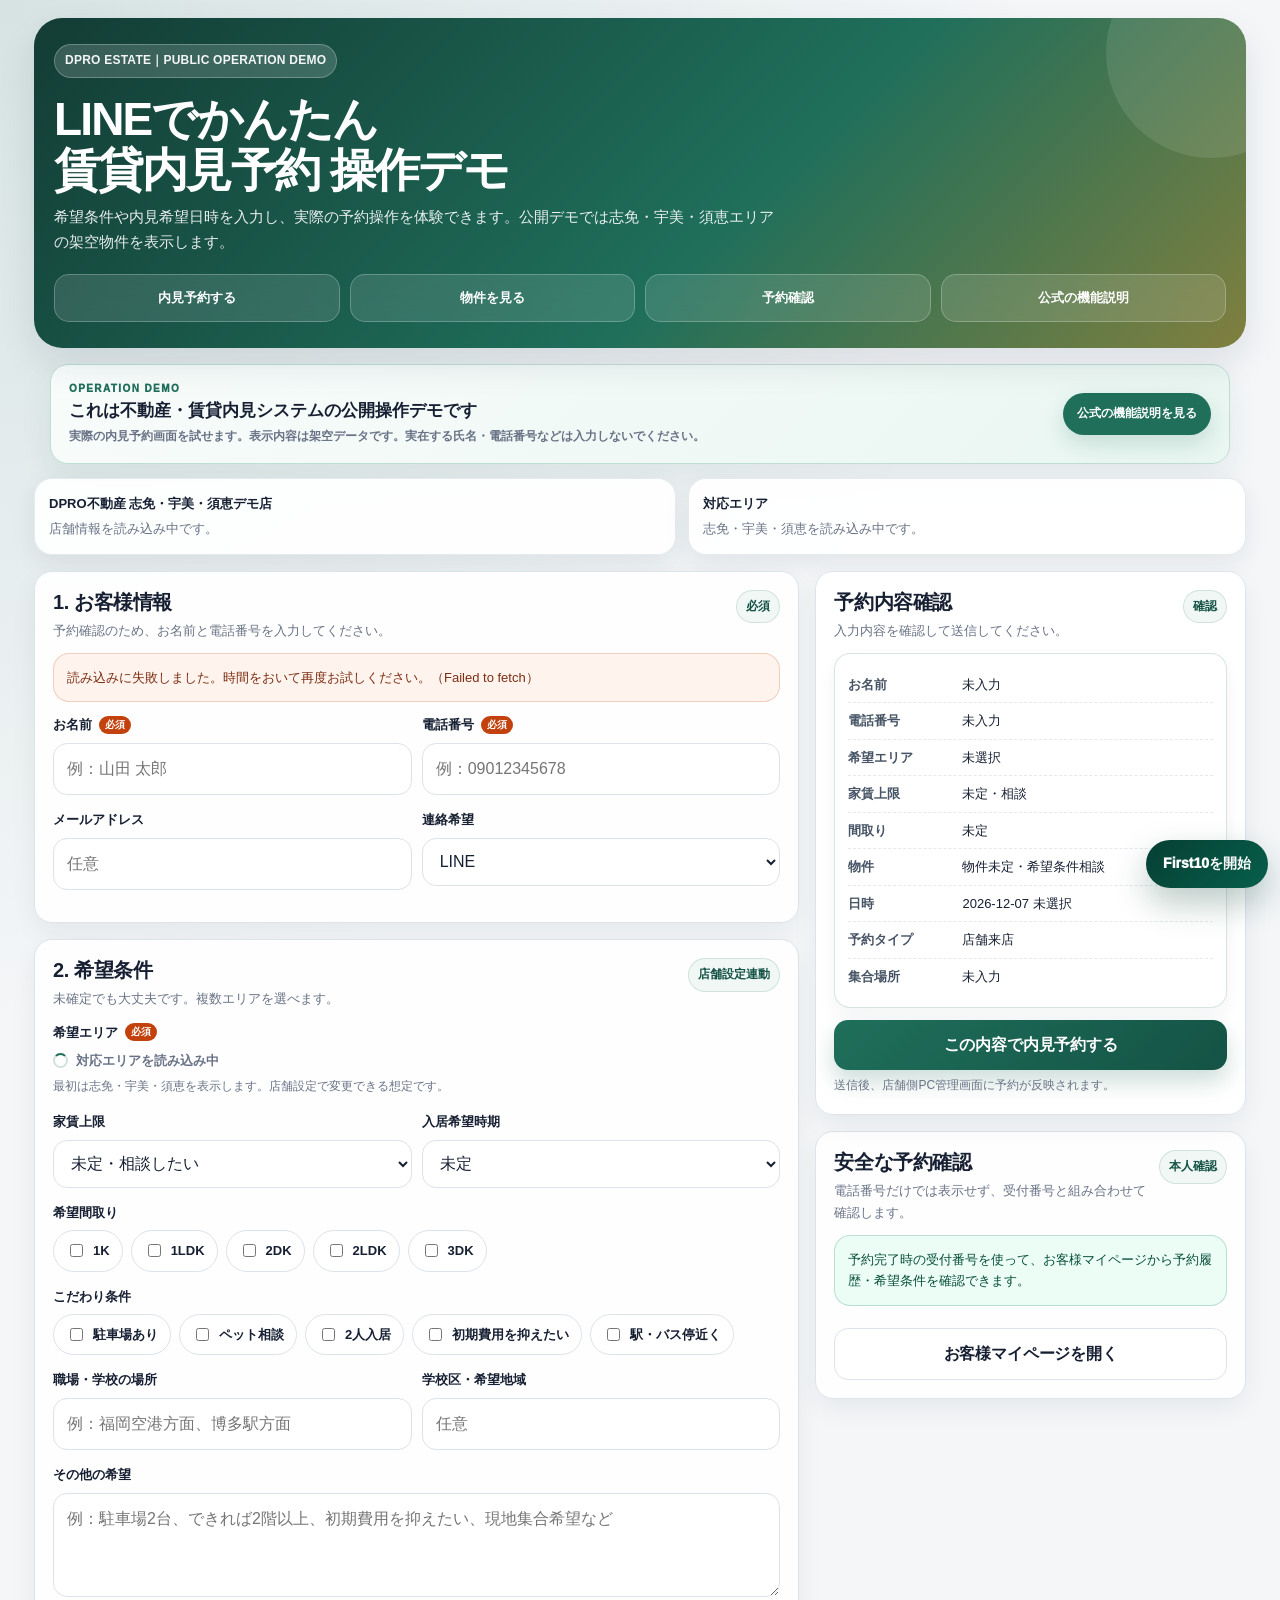
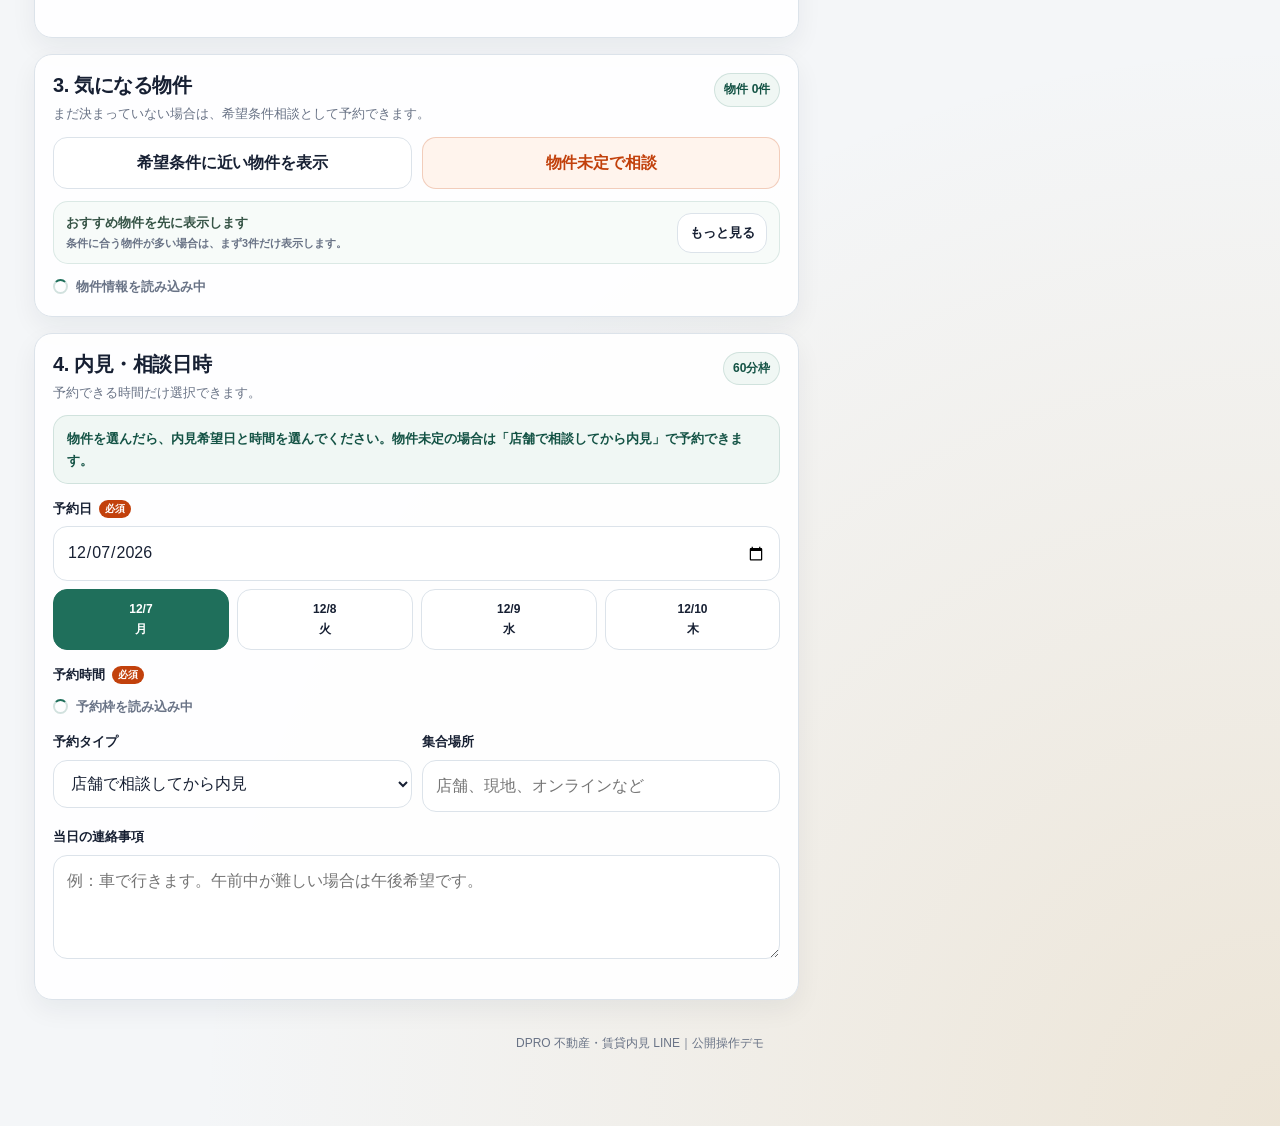
==== commit 57d080e1: "Add files via upload" ====
--- a/index.html
+++ b/index.html
@@ -787,6 +787,7 @@
   .demo-top-links{justify-content:flex-start;margin-top:10px}
 }
 </style>
+  <link rel="stylesheet" href="tutorial.css?v=estate-tutorial-r3">
 </head>
 <body class="operation-demo-page">
   <div class="page">
@@ -1697,5 +1698,6 @@
       return msg ? `（${msg}）` : '';
     }
   </script>
+  <script src="tutorial.js?v=estate-tutorial-r3"></script>
 </body>
 </html>
--- a/tutorial.css
+++ b/tutorial.css
@@ -0,0 +1,296 @@
+/* DPRO TUTORIAL STANDARD V1.1 / ESTATE R3 */
+:root {
+  --dpro-tutorial-green: #075f4b;
+  --dpro-tutorial-deep: #063f34;
+  --dpro-tutorial-gold: #c58b2a;
+  --dpro-tutorial-ink: #17241f;
+  --dpro-tutorial-muted: #5d6d66;
+  --dpro-tutorial-line: #cfe0da;
+  --dpro-tutorial-surface: #ffffff;
+  --dpro-tutorial-focus: #ffb703;
+}
+
+#dproTutorialRoot,
+#dproTutorialRoot * {
+  box-sizing: border-box;
+}
+
+#dproTutorialRoot {
+  position: relative;
+  z-index: 2147483000;
+  font-family: -apple-system, BlinkMacSystemFont, "Segoe UI", "Noto Sans JP", "Yu Gothic UI", Meiryo, sans-serif;
+  color: var(--dpro-tutorial-ink);
+}
+
+#dproTutorialLauncher {
+  position: fixed;
+  right: max(12px, env(safe-area-inset-right));
+  bottom: max(12px, env(safe-area-inset-bottom));
+  z-index: 2147483003;
+  min-height: 48px;
+  max-width: calc(100vw - 24px);
+  padding: 10px 17px;
+  border: 0;
+  border-radius: 999px;
+  color: #fff;
+  background: linear-gradient(135deg, var(--dpro-tutorial-deep), var(--dpro-tutorial-green));
+  box-shadow: 0 15px 34px rgba(6, 63, 52, .28);
+  font: inherit;
+  font-size: 14px;
+  font-weight: 950;
+  cursor: pointer;
+}
+
+#dproTutorialLauncher[hidden],
+#dproTutorialCard[hidden],
+#dproTutorialHighlight[hidden] {
+  display: none !important;
+}
+
+#dproTutorialHighlight {
+  position: fixed;
+  z-index: 2147483001;
+  pointer-events: none;
+  border: 4px solid var(--dpro-tutorial-gold);
+  border-radius: 16px;
+  background: rgba(255, 247, 218, .08);
+  box-shadow: 0 0 0 9999px rgba(4, 28, 23, .22), 0 0 0 7px rgba(197, 139, 42, .24);
+  transition: left .16s ease, top .16s ease, width .16s ease, height .16s ease;
+}
+
+#dproTutorialCard {
+  position: fixed;
+  left: max(12px, env(safe-area-inset-left));
+  top: max(12px, env(safe-area-inset-top));
+  z-index: 2147483002;
+  width: min(390px, calc(100vw - 24px));
+  max-height: calc(100dvh - 24px);
+  overflow: auto;
+  overscroll-behavior: contain;
+  border: 1px solid var(--dpro-tutorial-line);
+  border-radius: 20px;
+  background: var(--dpro-tutorial-surface);
+  box-shadow: 0 25px 70px rgba(8, 45, 37, .30);
+}
+
+.dpro-tutorial-header {
+  width: 100%;
+  min-height: 42px;
+  display: flex;
+  align-items: center;
+  justify-content: space-between;
+  gap: 10px;
+  padding: 9px 12px;
+  border: 0;
+  border-radius: 19px 19px 0 0;
+  color: #fff;
+  background: linear-gradient(135deg, var(--dpro-tutorial-deep), var(--dpro-tutorial-green));
+  font: inherit;
+  font-size: 12px;
+  font-weight: 950;
+}
+
+.dpro-tutorial-handle {
+  flex: 1;
+  min-height: 34px;
+  display: flex;
+  align-items: center;
+  cursor: grab;
+  touch-action: none;
+  user-select: none;
+}
+
+.dpro-tutorial-handle:active {
+  cursor: grabbing;
+}
+
+.dpro-tutorial-handle-mark {
+  letter-spacing: .08em;
+}
+
+.dpro-tutorial-close {
+  min-width: 38px;
+  min-height: 34px;
+  padding: 5px 9px;
+  border: 1px solid rgba(255,255,255,.42);
+  border-radius: 999px;
+  color: #fff;
+  background: rgba(255,255,255,.13);
+  font: inherit;
+  font-weight: 950;
+  cursor: pointer;
+}
+
+.dpro-tutorial-body {
+  padding: 16px;
+}
+
+.dpro-tutorial-progress-row {
+  display: flex;
+  align-items: center;
+  justify-content: space-between;
+  gap: 12px;
+  color: var(--dpro-tutorial-muted);
+  font-size: 12px;
+  font-weight: 900;
+}
+
+.dpro-tutorial-progress-bar {
+  flex: 1;
+  height: 7px;
+  overflow: hidden;
+  border-radius: 999px;
+  background: #e9f1ee;
+}
+
+.dpro-tutorial-progress-bar > span {
+  display: block;
+  height: 100%;
+  border-radius: inherit;
+  background: linear-gradient(90deg, var(--dpro-tutorial-green), var(--dpro-tutorial-gold));
+}
+
+#dproTutorialTitle {
+  margin: 13px 0 0;
+  color: var(--dpro-tutorial-deep);
+  font-size: 20px;
+  line-height: 1.42;
+  letter-spacing: -.02em;
+}
+
+#dproTutorialDescription {
+  margin: 8px 0 0;
+  color: #34453e;
+  font-size: 14px;
+  line-height: 1.75;
+}
+
+#dproTutorialFacts {
+  display: flex;
+  flex-wrap: wrap;
+  gap: 6px;
+  margin: 12px 0 0;
+  padding: 0;
+  list-style: none;
+}
+
+#dproTutorialFacts li {
+  padding: 5px 8px;
+  border: 1px solid #d6e7e1;
+  border-radius: 999px;
+  color: var(--dpro-tutorial-green);
+  background: #f1f8f5;
+  font-size: 11px;
+  font-weight: 900;
+}
+
+#dproTutorialTargetStatus {
+  min-height: 18px;
+  margin-top: 9px;
+  color: var(--dpro-tutorial-muted);
+  font-size: 11px;
+}
+
+.dpro-tutorial-actions {
+  display: grid;
+  grid-template-columns: auto 1fr 1fr;
+  gap: 8px;
+  margin-top: 15px;
+}
+
+.dpro-tutorial-secondary-actions {
+  display: flex;
+  align-items: center;
+  justify-content: space-between;
+  gap: 8px;
+  margin-top: 9px;
+}
+
+.dpro-tutorial-button {
+  min-height: 43px;
+  padding: 8px 12px;
+  border: 1px solid var(--dpro-tutorial-line);
+  border-radius: 12px;
+  color: var(--dpro-tutorial-deep);
+  background: #f5faf8;
+  font: inherit;
+  font-size: 13px;
+  font-weight: 950;
+  cursor: pointer;
+}
+
+.dpro-tutorial-button.primary {
+  color: #fff;
+  border-color: var(--dpro-tutorial-green);
+  background: var(--dpro-tutorial-green);
+}
+
+.dpro-tutorial-button.quiet {
+  min-height: 36px;
+  padding: 6px 9px;
+  color: var(--dpro-tutorial-muted);
+  background: #fff;
+  font-size: 11px;
+}
+
+.dpro-tutorial-button:disabled {
+  opacity: .42;
+  cursor: not-allowed;
+}
+
+#dproTutorialRoot button:focus-visible,
+#dproTutorialRoot a:focus-visible,
+#dproTutorialRoot [tabindex]:focus-visible {
+  outline: 4px solid var(--dpro-tutorial-focus) !important;
+  outline-offset: 3px !important;
+}
+
+body.dpro-tutorial-active #dproTutorialLauncher {
+  display: none !important;
+}
+
+@media (max-width: 390px) {
+  #dproTutorialCard {
+    width: calc(100vw - 16px);
+    max-height: calc(100dvh - 16px);
+    border-radius: 17px;
+  }
+
+  .dpro-tutorial-body {
+    padding: 13px;
+  }
+
+  #dproTutorialTitle {
+    font-size: 18px;
+  }
+
+  #dproTutorialDescription {
+    font-size: 13px;
+  }
+
+  .dpro-tutorial-actions {
+    grid-template-columns: 1fr 1fr;
+  }
+
+  #dproTutorialBack {
+    grid-column: 1 / -1;
+  }
+
+  .dpro-tutorial-secondary-actions {
+    align-items: stretch;
+  }
+
+  .dpro-tutorial-secondary-actions .dpro-tutorial-button {
+    flex: 1;
+  }
+}
+
+@media (prefers-reduced-motion: reduce) {
+  #dproTutorialHighlight,
+  #dproTutorialCard,
+  #dproTutorialLauncher {
+    scroll-behavior: auto !important;
+    transition: none !important;
+    animation: none !important;
+  }
+}
